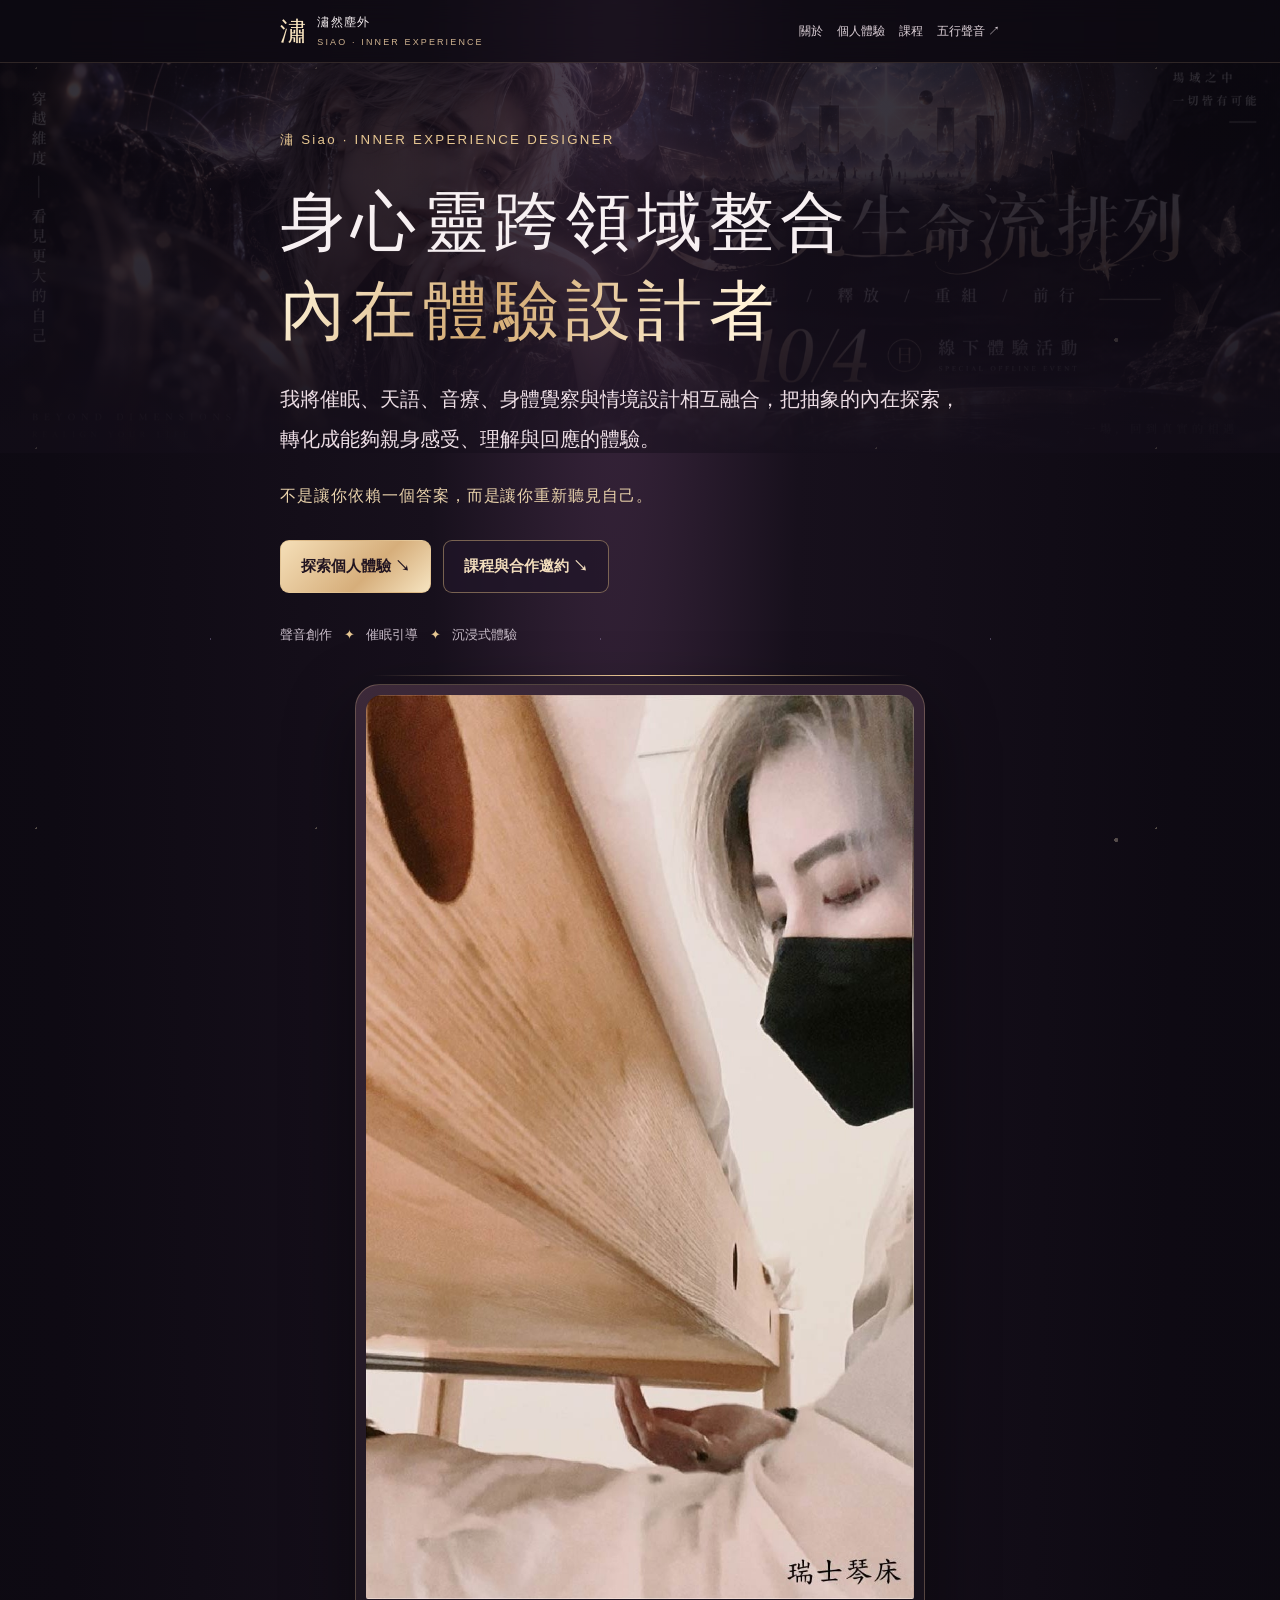
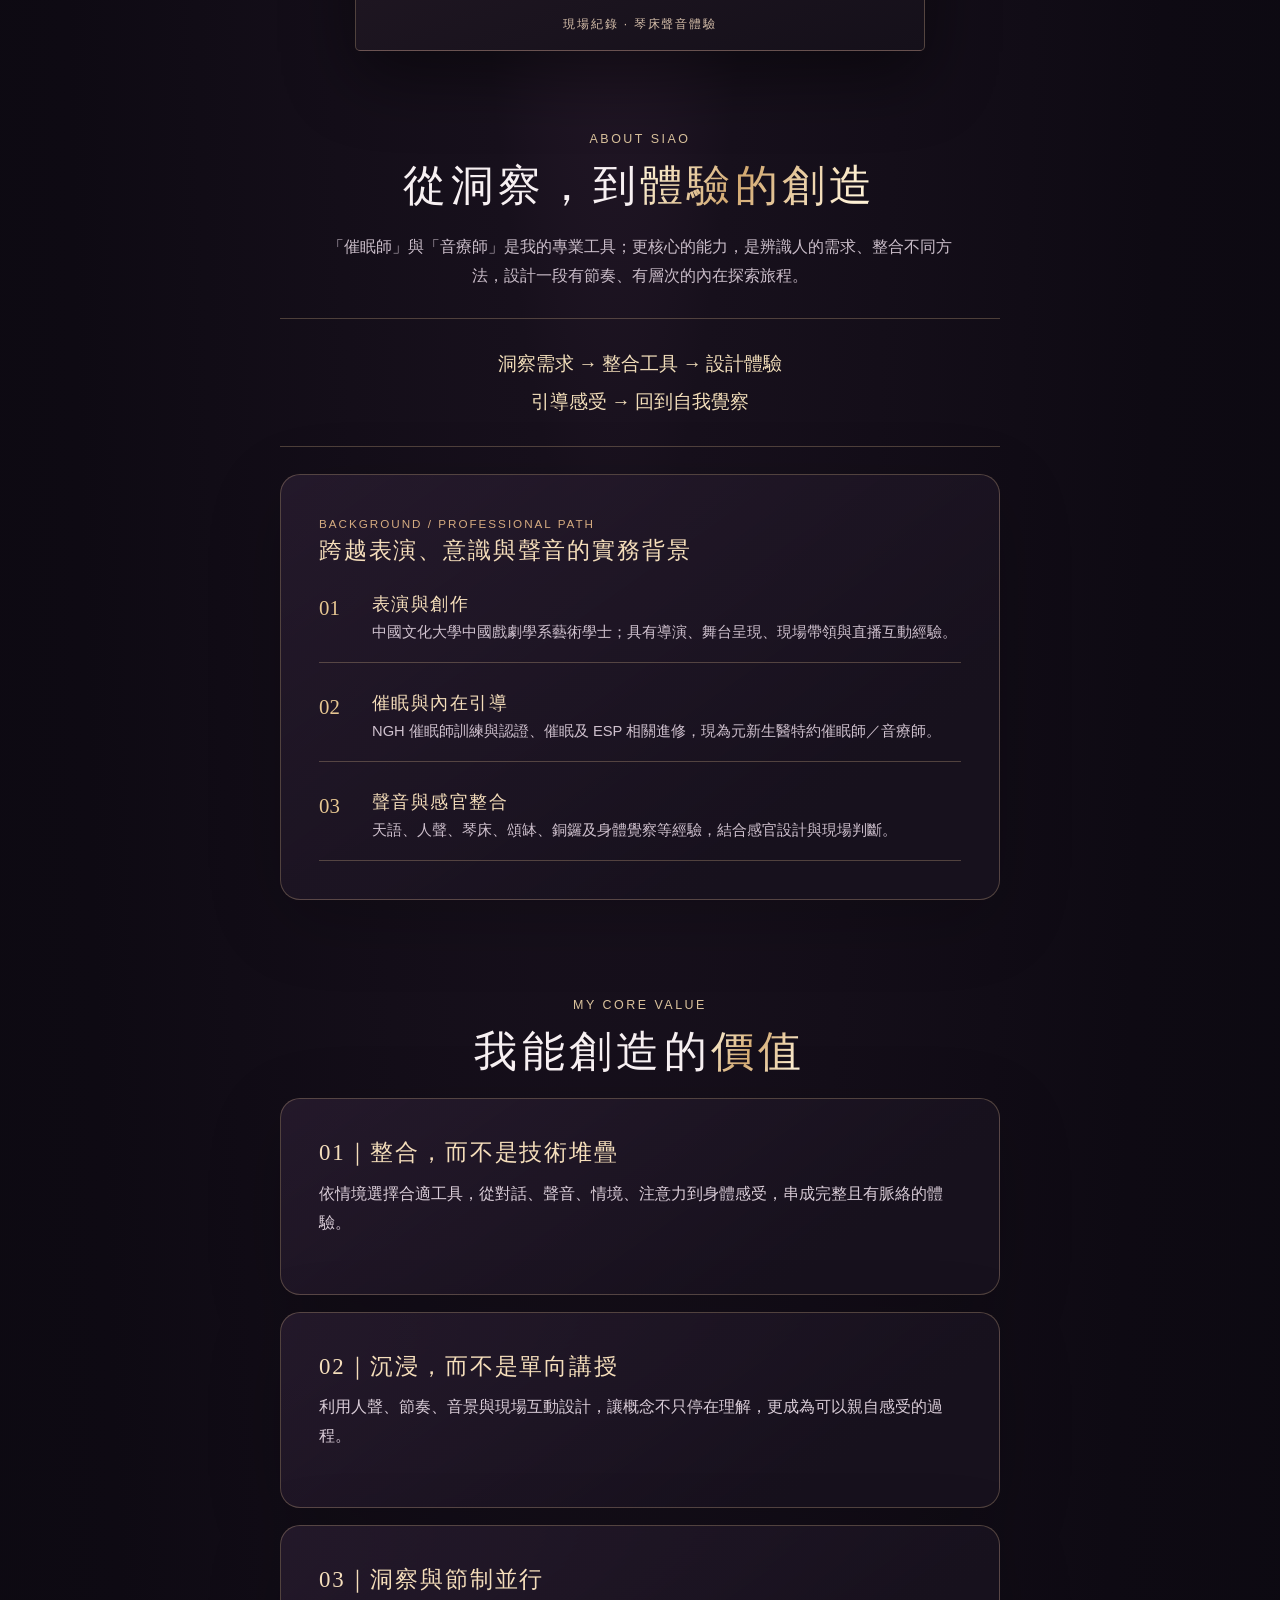
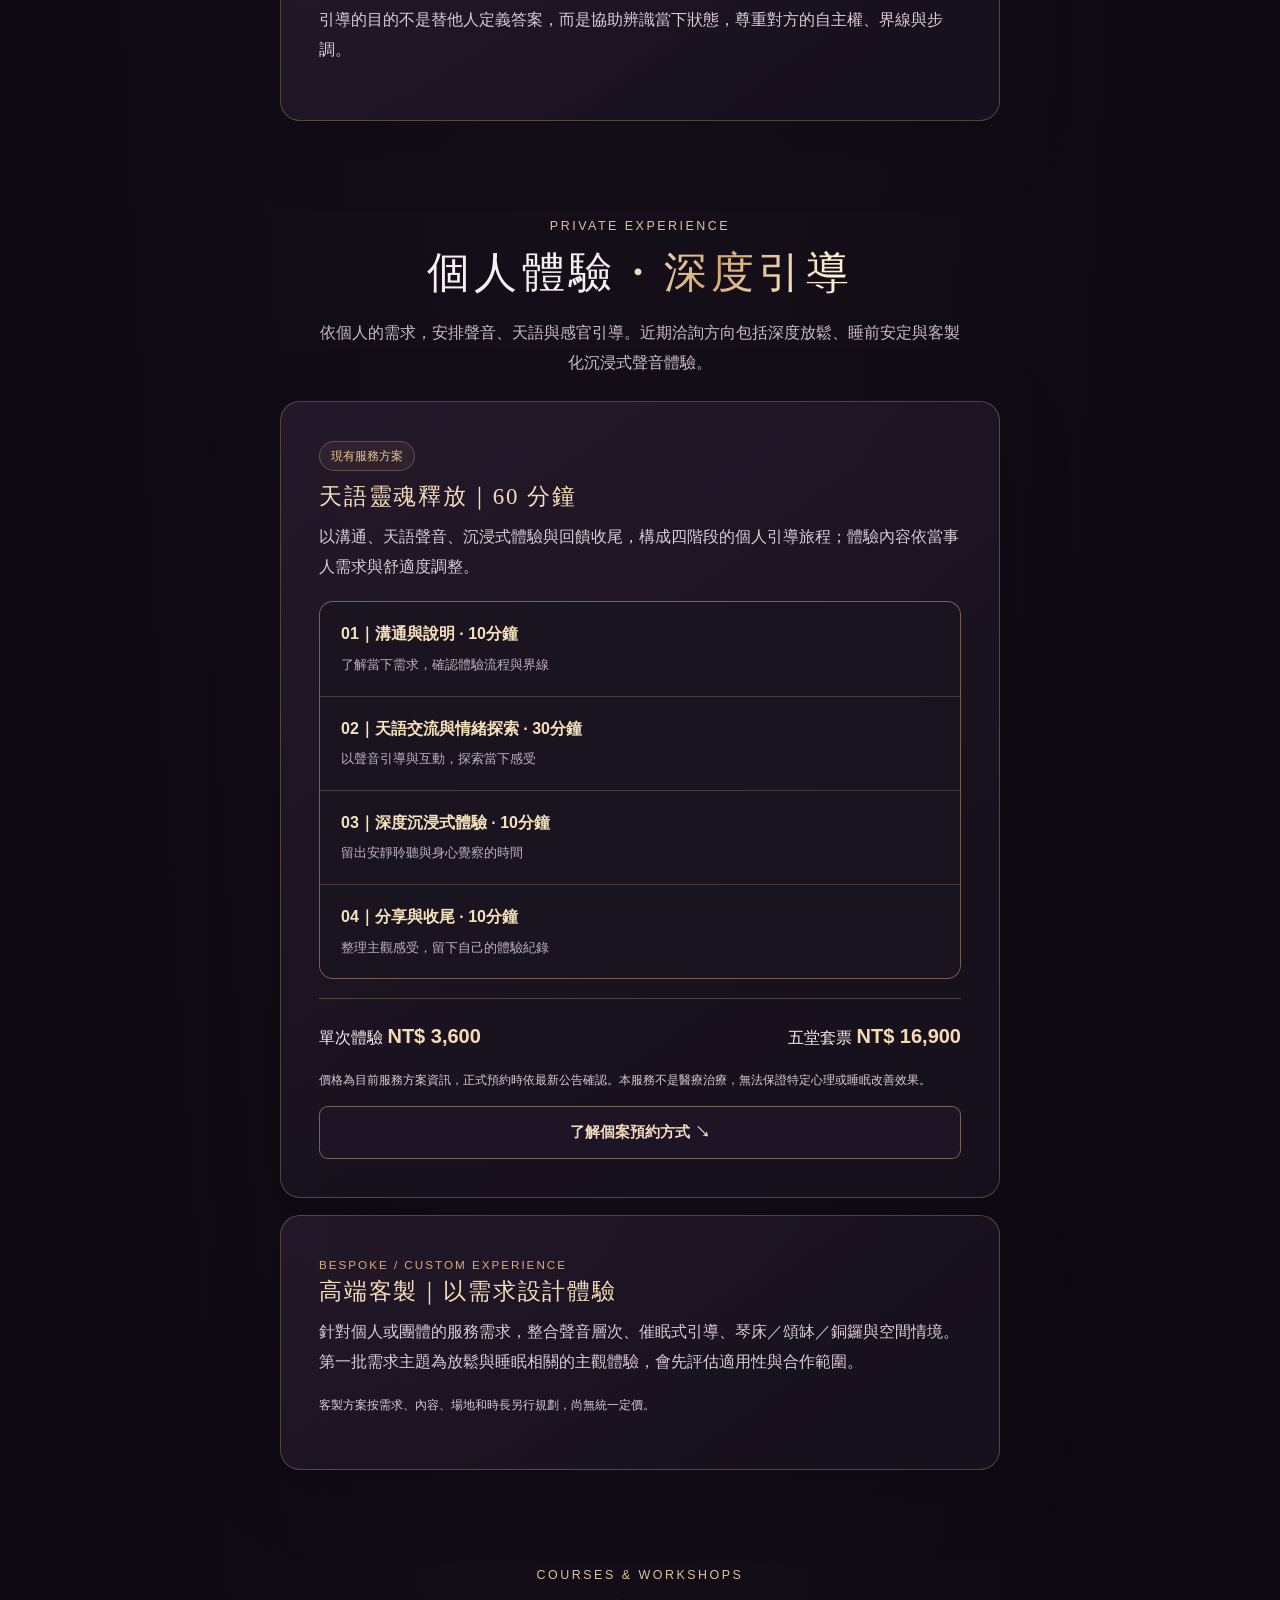
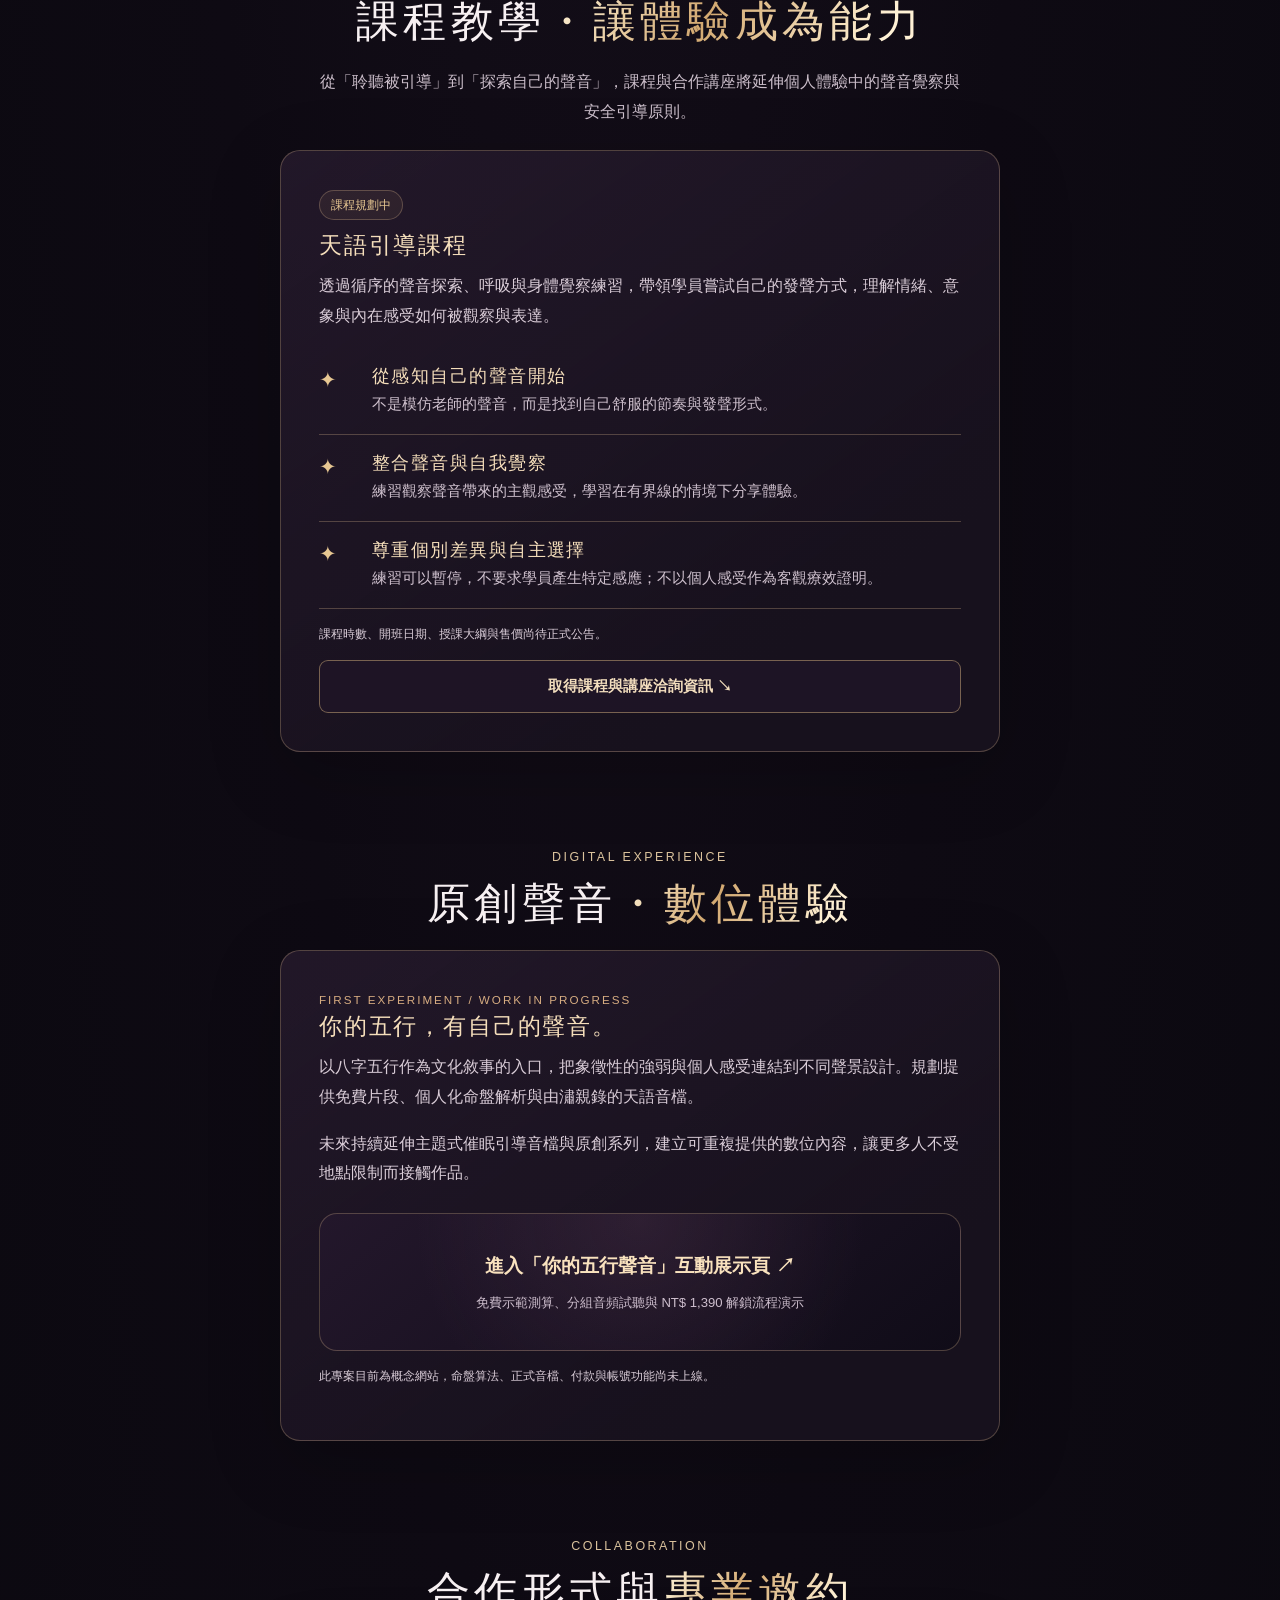
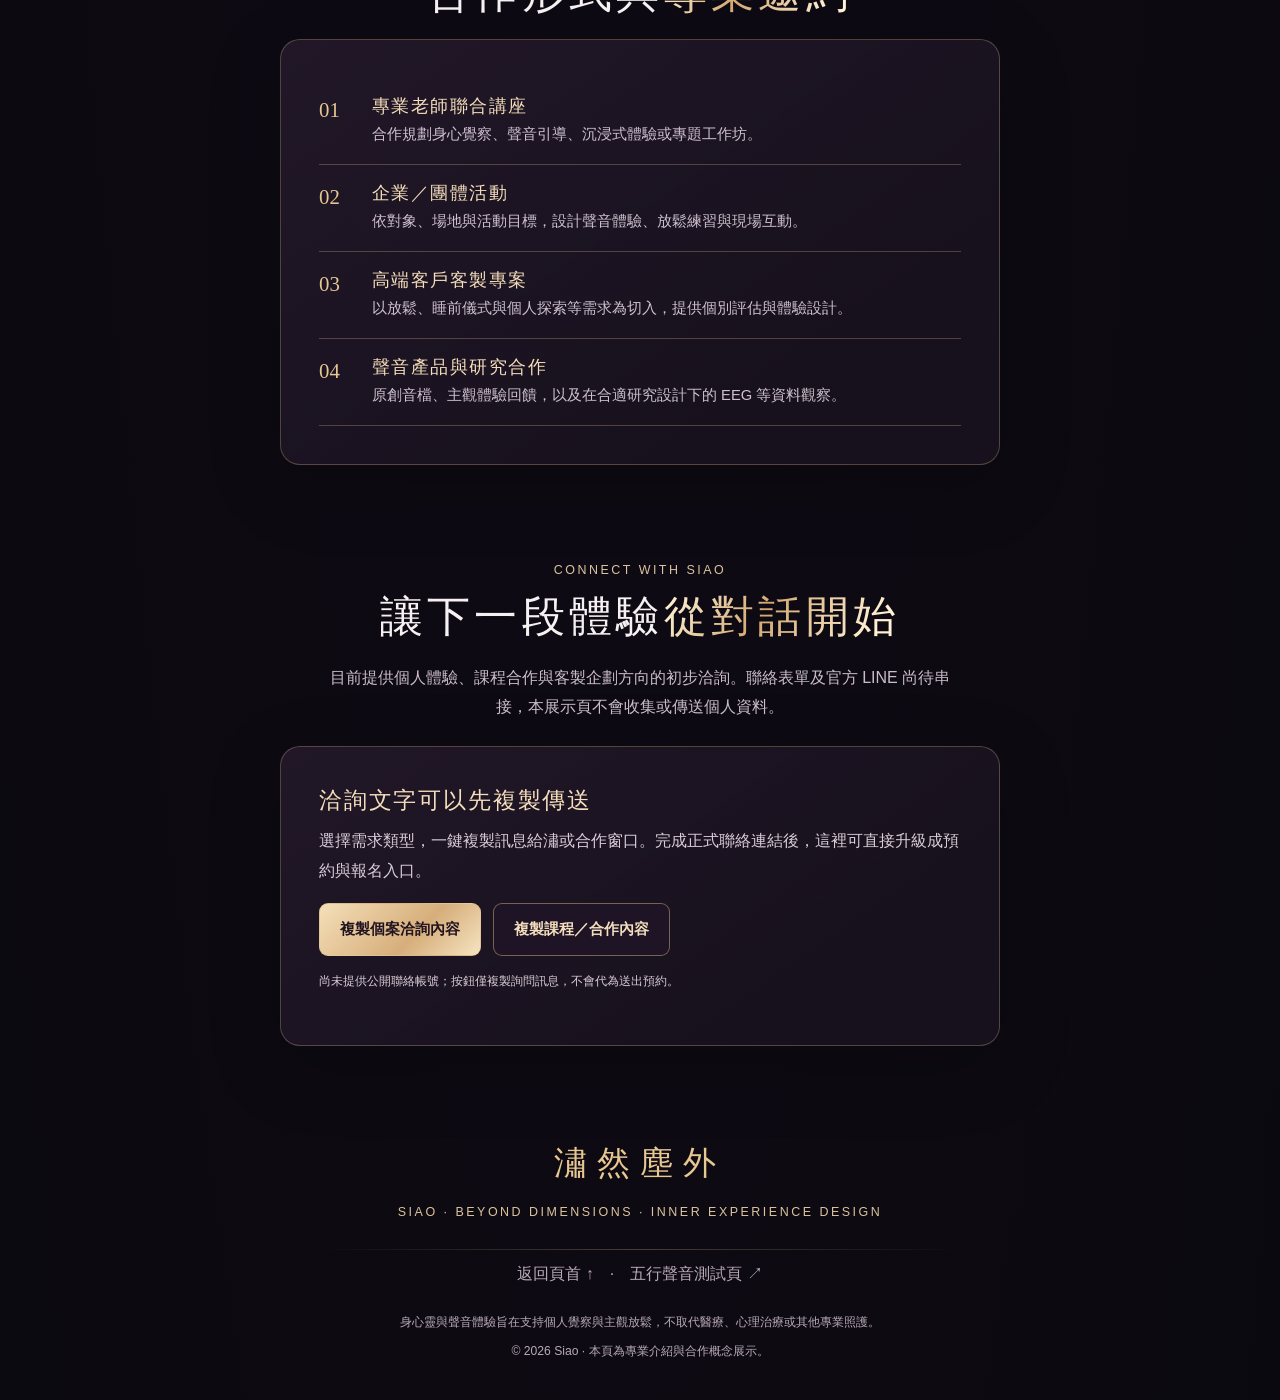
==== index.html @ ebfa6574 "Add files via upload" ====
<!doctype html>
<html lang="zh-Hant"><head>
<meta charset="utf-8"><meta name="viewport" content="width=device-width, initial-scale=1, viewport-fit=cover">
<meta name="theme-color" content="#100b16"><meta name="description" content="潚 Siao｜身心靈跨領域整合・內在體驗設計者。催眠、天語、聲音藝術與沉浸式體驗，個人服務、天語引導課程及專業合作。">
<title>潚 Siao｜內在體驗設計者・潚然塵外</title>
<style>
:root{--bg:#0d0a12;--panel:#1b1521;--gold:#e7c792;--gold2:#f7e3be;--pink:#e2b9d1;--white:#f7f0f2;--muted:#c6b8c6;--line:rgba(235,198,153,.27)}*{box-sizing:border-box}
html{scroll-behavior:smooth}body{margin:0;color:var(--white);background:radial-gradient(ellipse at 48% 0,#39253c 0,#17101c 20%,#0e0a13 60%,#0b0910 100%);font-family:-apple-system,BlinkMacSystemFont,"PingFang TC","Noto Sans TC","Microsoft JhengHei",sans-serif;line-height:1.85;overflow-x:hidden}
body:before{content:"";position:fixed;inset:0;pointer-events:none;opacity:.30;background-image:radial-gradient(1px 1px at 13% 18%,#efdfb9 95%,transparent),radial-gradient(1px 1px at 54% 42%,#c6b4e9 95%,transparent),radial-gradient(2px 2px at 83% 68%,#f4e4c9 95%,transparent);background-size:280px 380px,390px 450px,610px 500px;z-index:0}
body>*{position:relative;z-index:1}h1,h2,h3,.serif{font-family:"Noto Serif TC","Songti TC","STSong",serif;line-height:1.37;font-weight:500}p{margin:.55em 0 1.1em}a{color:inherit;text-decoration:none}button{font:inherit;cursor:pointer}a:focus-visible,button:focus-visible{outline:2px solid var(--gold);outline-offset:4px}.wrap{width:min(720px,calc(100% - 36px));margin:auto}.mini{font-size:.78rem;letter-spacing:.20em;color:#dbc39d}.kicker{font-size:.83rem;color:var(--gold);letter-spacing:.17em}.muted{color:var(--muted)}.gold{background:linear-gradient(120deg,#fff5db 0%,#d3a971 42%,#fff1d5 88%);color:transparent;background-clip:text}.line{height:1px;background:linear-gradient(90deg,transparent,var(--line),transparent);margin:25px auto 0;max-width:660px}.mark{font-family:"Noto Serif TC",serif;font-size:1.65rem;color:var(--gold2)}
header{border-bottom:1px solid rgba(244,206,162,.15);background:#0d0a12a8;backdrop-filter:blur(12px);position:sticky;top:0;z-index:20}.nav{display:flex;justify-content:space-between;align-items:center;gap:12px;min-height:62px}.nav-brand{display:flex;gap:10px;align-items:center;font-size:.77rem;letter-spacing:.11em}.nav-brand small{display:block;font-size:.56rem;letter-spacing:.24em;color:#cfb390}.nav-links{display:flex;gap:14px;font-size:.76rem;color:#ddd1d8}.nav-links a:hover{color:var(--gold)}
.hero{padding:65px 0 0;position:relative}.hero:before{content:"";position:absolute;inset:0 0 auto;height:390px;background:linear-gradient(180deg,#0b0812a8 15%,#130d1ac9 70%,#150f1b 100%),url("assets/siao-cosmic-banner.png") center / cover;opacity:.50;z-index:-1}.hero h1{font-size:clamp(2.4rem,7vw,4.05rem);letter-spacing:.10em;margin:.4em 0 .35em}.hero .lead{font-size:clamp(1.05rem,2.7vw,1.25rem);color:#eddee5;line-height:2;max-width:690px}.hero .one-liner{font-size:1rem;color:#ead3ac;letter-spacing:.06em}.actions{display:flex;gap:12px;flex-wrap:wrap;margin:30px 0}.button{display:inline-flex;justify-content:center;align-items:center;gap:8px;border:1px solid #d8b6817c;min-height:48px;padding:12px 20px;border-radius:9px;font-size:.92rem;font-weight:650;transition:transform .2s,background .2s}.button:hover{transform:translateY(-2px)}.button.primary{color:#211420;background:linear-gradient(135deg,#f5dfb8,#d6ae7b 60%,#f6e4c1)}.button.ghost{background:#201628bf;color:#f2ddbd}.button.wide{width:100%}.tagline{display:flex;gap:12px;flex-wrap:wrap;color:#c9bdc9;font-size:.83rem;margin:10px 0 22px}.tagline span+span:before{content:"✦";margin-right:11px;color:var(--gold)}
.photo-frame{width:min(100%,570px);margin:36px auto 0;padding:10px;background:linear-gradient(160deg,#3c2939,#15101a);border:1px solid var(--line);border-radius:24px 24px 5px 5px;box-shadow:0 25px 70px #0007;position:relative}.photo-frame:before{content:"";position:absolute;inset:-10px 16px auto;height:1px;background:linear-gradient(90deg,transparent,#efcb95,transparent)}.portrait{display:block;width:100%;height:auto;aspect-ratio:788/1300;object-fit:contain;border-radius:16px 16px 2px 2px;background:#2a1c28}.photo-caption{color:#d6bfaa;font-size:.75rem;text-align:center;letter-spacing:.15em;margin:14px 4px 5px}
section{padding:77px 0 0;scroll-margin-top:68px}.section-title{text-align:center}.section-title h2{font-size:clamp(1.95rem,5vw,2.7rem);margin:5px 0 16px;letter-spacing:.10em}.section-sub{color:#cabdc9;max-width:640px;margin:0 auto 24px}.panel{background:linear-gradient(145deg,#34243c85,#17111d 78%);border:1px solid var(--line);border-radius:20px;padding:clamp(22px,5vw,38px);box-shadow:0 20px 75px #0003;margin:17px 0}.panel h3{font-size:1.43rem;letter-spacing:.08em;margin:0 0 10px;color:#f5debb}.panel p{color:#dacdd8}.panel .ey{color:#d6ac81;font-size:.73rem;letter-spacing:.17em}.panel .metric{color:#fff0cf;font-size:1.35rem;font-family:serif}
.quote{text-align:center;border-top:1px solid var(--line);border-bottom:1px solid var(--line);margin:27px 0;padding:26px 14px;font-family:"Noto Serif TC",serif;font-size:1.18rem;line-height:2;color:#f2deba}.gridline{display:grid;grid-template-columns:1fr;gap:12px}.rowitem{display:flex;align-items:flex-start;gap:14px;padding:16px 0;border-bottom:1px solid var(--line)}.num{color:var(--gold);font-family:serif;font-size:1.3rem;line-height:1.5;min-width:39px}.rowitem h3{font-size:1.13rem;margin:0 0 2px}.rowitem p{color:#cfc1ce;font-size:.92rem;margin:0}
.steps{display:grid;gap:1px;background:#b88d6750;border:1px solid var(--line);border-radius:14px;overflow:hidden;margin-top:20px}.step{background:#1a1421;padding:17px 21px}.step strong{display:block;color:#f5e1bc}.step span{color:#bfb1c0;font-size:.83rem}.pricebox{border-top:1px solid var(--line);margin-top:19px;padding-top:19px;display:flex;gap:16px;justify-content:space-between;align-items:end;flex-wrap:wrap}.pricebox b{font-weight:600;font-size:1.25rem;color:#f7dbb2}.badge{display:inline-block;padding:3px 11px;border:1px solid var(--line);border-radius:100px;color:var(--gold);background:#c9a16c15;font-size:.73rem}.crosslink{display:block;text-align:center;padding:35px 20px;margin:25px auto 0;border:1px solid var(--line);border-radius:18px;background:radial-gradient(circle at 50% 5%,#6a45613c,transparent 65%),linear-gradient(140deg,#23172b,#100c18);font-size:1.18rem;color:#f9e2be}.crosslink span{display:block;font-size:.82rem;color:#cdbecd;margin-top:7px}.footer{padding:70px 0 35px;text-align:center;color:#b8aab8}.footer small{font-size:.76rem;line-height:1.8}.footer .brandmark{font-family:serif;color:var(--gold);font-size:2.05rem;letter-spacing:.3em}.toast{position:fixed;bottom:22px;left:50%;z-index:90;transform:translateX(-50%);border:1px solid #d8bc8b;background:#251b29;padding:12px 22px;border-radius:9px;box-shadow:0 10px 50px #0009;opacity:0;pointer-events:none;transition:opacity .2s;max-width:95%;text-align:center}.toast.show{opacity:1}.info-note{font-size:.78rem;color:#bfb2bb;margin-top:14px}
@media(max-width:480px){.wrap{width:min(720px,calc(100% - 30px))}.nav-brand small{font-size:.48rem}.nav-links{gap:10px;font-size:.7rem}.hero{padding-top:46px}.hero h1{font-size:2.45rem}.hero .lead{font-size:1.03rem}.actions{display:grid;grid-template-columns:1fr}.actions .button{width:100%}section{padding-top:65px}.panel{border-radius:16px}.pricebox{display:block}.pricebox b{display:block;margin-top:6px}}
@media(prefers-reduced-motion:reduce){html{scroll-behavior:auto}.button{transition:none}}
</style></head><body>
<header><div class="wrap nav"><a class="nav-brand" href="#top" aria-label="潚 Siao 品牌首頁"><span class="mark">潚</span><span>潚然塵外<small>SIAO · INNER EXPERIENCE</small></span></a><nav class="nav-links" aria-label="主要導覽"><a href="#about">關於</a><a href="#experience">個人體驗</a><a href="#teaching">課程</a><a href="five-elements/">五行聲音 ↗</a></nav></div></header>
<main id="top">
<section class="hero"><div class="wrap"><div class="kicker">潚 Siao · INNER EXPERIENCE DESIGNER</div><h1>身心靈跨領域整合<br><span class="gold">內在體驗設計者</span></h1><p class="lead">我將催眠、天語、音療、身體覺察與情境設計相互融合，把抽象的內在探索，轉化成能夠親身感受、理解與回應的體驗。</p><p class="one-liner">不是讓你依賴一個答案，而是讓你重新聽見自己。</p><div class="actions"><a class="button primary" href="#experience">探索個人體驗 ↘</a><a class="button ghost" href="#collaboration">課程與合作邀約 ↘</a></div><div class="tagline"><span>聲音創作</span><span>催眠引導</span><span>沉浸式體驗</span></div><figure class="photo-frame"><img class="portrait" src="assets/siao-harp-portrait.jpg" width="788" height="1300" alt="潚在瑞士琴床旁進行聲音與身體覺察體驗的工作紀錄照片，保留原始比例" loading="eager"><figcaption class="photo-caption">現場紀錄 · 琴床聲音體驗</figcaption></figure></div></section>
<section id="about"><div class="wrap"><div class="section-title"><div class="mini">ABOUT SIAO</div><h2>從洞察，到<span class="gold">體驗的創造</span></h2><p class="section-sub">「催眠師」與「音療師」是我的專業工具；更核心的能力，是辨識人的需求、整合不同方法，設計一段有節奏、有層次的內在探索旅程。</p></div><div class="quote">洞察需求 → 整合工具 → 設計體驗<br>引導感受 → 回到自我覺察</div><div class="panel"><div class="ey">BACKGROUND / PROFESSIONAL PATH</div><h3>跨越表演、意識與聲音的實務背景</h3><div class="gridline"><div class="rowitem"><span class="num">01</span><div><h3>表演與創作</h3><p>中國文化大學中國戲劇學系藝術學士；具有導演、舞台呈現、現場帶領與直播互動經驗。</p></div></div><div class="rowitem"><span class="num">02</span><div><h3>催眠與內在引導</h3><p>NGH 催眠師訓練與認證、催眠及 ESP 相關進修，現為元新生醫特約催眠師／音療師。</p></div></div><div class="rowitem"><span class="num">03</span><div><h3>聲音與感官整合</h3><p>天語、人聲、琴床、頌缽、銅鑼及身體覺察等經驗，結合感官設計與現場判斷。</p></div></div></div></div></div></section>
<section id="value"><div class="wrap"><div class="section-title"><div class="mini">MY CORE VALUE</div><h2>我能創造的<span class="gold">價值</span></h2></div><div class="panel"><h3>01｜整合，而不是技術堆疊</h3><p>依情境選擇合適工具，從對話、聲音、情境、注意力到身體感受，串成完整且有脈絡的體驗。</p></div><div class="panel"><h3>02｜沉浸，而不是單向講授</h3><p>利用人聲、節奏、音景與現場互動設計，讓概念不只停在理解，更成為可以親自感受的過程。</p></div><div class="panel"><h3>03｜洞察與節制並行</h3><p>引導的目的不是替他人定義答案，而是協助辨識當下狀態，尊重對方的自主權、界線與步調。</p></div></div></section>
<section id="experience"><div class="wrap"><div class="section-title"><div class="mini">PRIVATE EXPERIENCE</div><h2>個人體驗<span class="gold">・深度引導</span></h2><p class="section-sub">依個人的需求，安排聲音、天語與感官引導。近期洽詢方向包括深度放鬆、睡前安定與客製化沉浸式聲音體驗。</p></div><div class="panel"><span class="badge">現有服務方案</span><h3 style="margin-top:10px">天語靈魂釋放｜60 分鐘</h3><p>以溝通、天語聲音、沉浸式體驗與回饋收尾，構成四階段的個人引導旅程；體驗內容依當事人需求與舒適度調整。</p><div class="steps"><div class="step"><strong>01｜溝通與說明 · 10分鐘</strong><span>了解當下需求，確認體驗流程與界線</span></div><div class="step"><strong>02｜天語交流與情緒探索 · 30分鐘</strong><span>以聲音引導與互動，探索當下感受</span></div><div class="step"><strong>03｜深度沉浸式體驗 · 10分鐘</strong><span>留出安靜聆聽與身心覺察的時間</span></div><div class="step"><strong>04｜分享與收尾 · 10分鐘</strong><span>整理主觀感受，留下自己的體驗紀錄</span></div></div><div class="pricebox"><div>單次體驗 <b>NT$ 3,600</b></div><div>五堂套票 <b>NT$ 16,900</b></div></div><p class="info-note">價格為目前服務方案資訊，正式預約時依最新公告確認。本服務不是醫療治療，無法保證特定心理或睡眠改善效果。</p><a class="button ghost wide" href="#contact">了解個案預約方式 ↘</a></div><div class="panel"><div class="ey">BESPOKE / CUSTOM EXPERIENCE</div><h3>高端客製｜以需求設計體驗</h3><p>針對個人或團體的服務需求，整合聲音層次、催眠式引導、琴床／頌缽／銅鑼與空間情境。第一批需求主題為放鬆與睡眠相關的主觀體驗，會先評估適用性與合作範圍。</p><p class="info-note">客製方案按需求、內容、場地和時長另行規劃，尚無統一定價。</p></div></div></section>
<section id="teaching"><div class="wrap"><div class="section-title"><div class="mini">COURSES & WORKSHOPS</div><h2>課程教學<span class="gold">・讓體驗成為能力</span></h2><p class="section-sub">從「聆聽被引導」到「探索自己的聲音」，課程與合作講座將延伸個人體驗中的聲音覺察與安全引導原則。</p></div><div class="panel"><span class="badge">課程規劃中</span><h3 style="margin-top:10px">天語引導課程</h3><p>透過循序的聲音探索、呼吸與身體覺察練習，帶領學員嘗試自己的發聲方式，理解情緒、意象與內在感受如何被觀察與表達。</p><div class="rowitem"><span class="num">✦</span><div><h3>從感知自己的聲音開始</h3><p>不是模仿老師的聲音，而是找到自己舒服的節奏與發聲形式。</p></div></div><div class="rowitem"><span class="num">✦</span><div><h3>整合聲音與自我覺察</h3><p>練習觀察聲音帶來的主觀感受，學習在有界線的情境下分享體驗。</p></div></div><div class="rowitem"><span class="num">✦</span><div><h3>尊重個別差異與自主選擇</h3><p>練習可以暫停，不要求學員產生特定感應；不以個人感受作為客觀療效證明。</p></div></div><p class="info-note">課程時數、開班日期、授課大綱與售價尚待正式公告。</p><a class="button ghost wide" href="#contact">取得課程與講座洽詢資訊 ↘</a></div></div></section>
<section id="products"><div class="wrap"><div class="section-title"><div class="mini">DIGITAL EXPERIENCE</div><h2>原創聲音<span class="gold">・數位體驗</span></h2></div><div class="panel"><div class="ey">FIRST EXPERIMENT / WORK IN PROGRESS</div><h3>你的五行，有自己的聲音。</h3><p>以八字五行作為文化敘事的入口，把象徵性的強弱與個人感受連結到不同聲景設計。規劃提供免費片段、個人化命盤解析與由潚親錄的天語音檔。</p><p>未來持續延伸主題式催眠引導音檔與原創系列，建立可重複提供的數位內容，讓更多人不受地點限制而接觸作品。</p><a class="crosslink" href="five-elements/"><strong>進入「你的五行聲音」互動展示頁 ↗</strong><span>免費示範測算、分組音頻試聽與 NT$ 1,390 解鎖流程演示</span></a><p class="info-note">此專案目前為概念網站，命盤算法、正式音檔、付款與帳號功能尚未上線。</p></div></div></section>
<section id="collaboration"><div class="wrap"><div class="section-title"><div class="mini">COLLABORATION</div><h2>合作形式與<span class="gold">專業邀約</span></h2></div><div class="panel"><div class="rowitem"><span class="num">01</span><div><h3>專業老師聯合講座</h3><p>合作規劃身心覺察、聲音引導、沉浸式體驗或專題工作坊。</p></div></div><div class="rowitem"><span class="num">02</span><div><h3>企業／團體活動</h3><p>依對象、場地與活動目標，設計聲音體驗、放鬆練習與現場互動。</p></div></div><div class="rowitem"><span class="num">03</span><div><h3>高端客戶客製專案</h3><p>以放鬆、睡前儀式與個人探索等需求為切入，提供個別評估與體驗設計。</p></div></div><div class="rowitem"><span class="num">04</span><div><h3>聲音產品與研究合作</h3><p>原創音檔、主觀體驗回饋，以及在合適研究設計下的 EEG 等資料觀察。</p></div></div></div></div></section>
<section id="contact"><div class="wrap"><div class="section-title"><div class="mini">CONNECT WITH SIAO</div><h2>讓下一段體驗<span class="gold">從對話開始</span></h2><p class="section-sub">目前提供個人體驗、課程合作與客製企劃方向的初步洽詢。聯絡表單及官方 LINE 尚待串接，本展示頁不會收集或傳送個人資料。</p></div><div class="panel"><h3>洽詢文字可以先複製傳送</h3><p>選擇需求類型，一鍵複製訊息給潚或合作窗口。完成正式聯絡連結後，這裡可直接升級成預約與報名入口。</p><div class="actions" style="margin:18px 0 3px"><button class="button primary" data-copy="private" type="button">複製個案洽詢內容</button><button class="button ghost" data-copy="course" type="button">複製課程／合作內容</button></div><p class="info-note">尚未提供公開聯絡帳號；按鈕僅複製詢問訊息，不會代為送出預約。</p></div></div></section>
</main><footer class="footer"><div class="wrap"><div class="brandmark">潚然塵外</div><p class="mini">SIAO · BEYOND DIMENSIONS · INNER EXPERIENCE DESIGN</p><div class="line"></div><p><a href="#top">返回頁首 ↑</a>　·　<a href="five-elements/">五行聲音測試頁 ↗</a></p><small>身心靈與聲音體驗旨在支持個人覺察與主觀放鬆，不取代醫療、心理治療或其他專業照護。<br>© 2026 Siao · 本頁為專業介紹與合作概念展示。</small></div></footer>
<div id="toast" class="toast" role="status" aria-live="polite"></div>
<script>
const texts={private:'您好，我想了解潚 Siao 的個人體驗／高端客製服務。我的需求主題是：＿＿＿；希望了解可提供的服務形式、適用性、費用與預約方式，謝謝。',course:'您好，我想洽詢潚 Siao 的天語引導課程／講座或專業合作。我們的合作對象與預計主題：＿＿＿；希望了解可合作的內容與安排，謝謝。'};
let tid;const toast=s=>{const t=document.querySelector('#toast');t.textContent=s;t.classList.add('show');clearTimeout(tid);tid=setTimeout(()=>t.classList.remove('show'),3200)};
async function copyMessage(v){let msg=texts[v];try{if(navigator.clipboard?.writeText){await navigator.clipboard.writeText(msg);toast('已複製洽詢文字，可貼到 LINE 或訊息中');return}}catch(e){}let a=document.createElement('textarea');a.value=msg;document.body.appendChild(a);a.select();let ok=document.execCommand('copy');a.remove();toast(ok?'已複製洽詢文字':'請選取訊息並手動複製');}
document.querySelectorAll('[data-copy]').forEach(b=>b.addEventListener('click',()=>copyMessage(b.dataset.copy)));
</script></body></html>
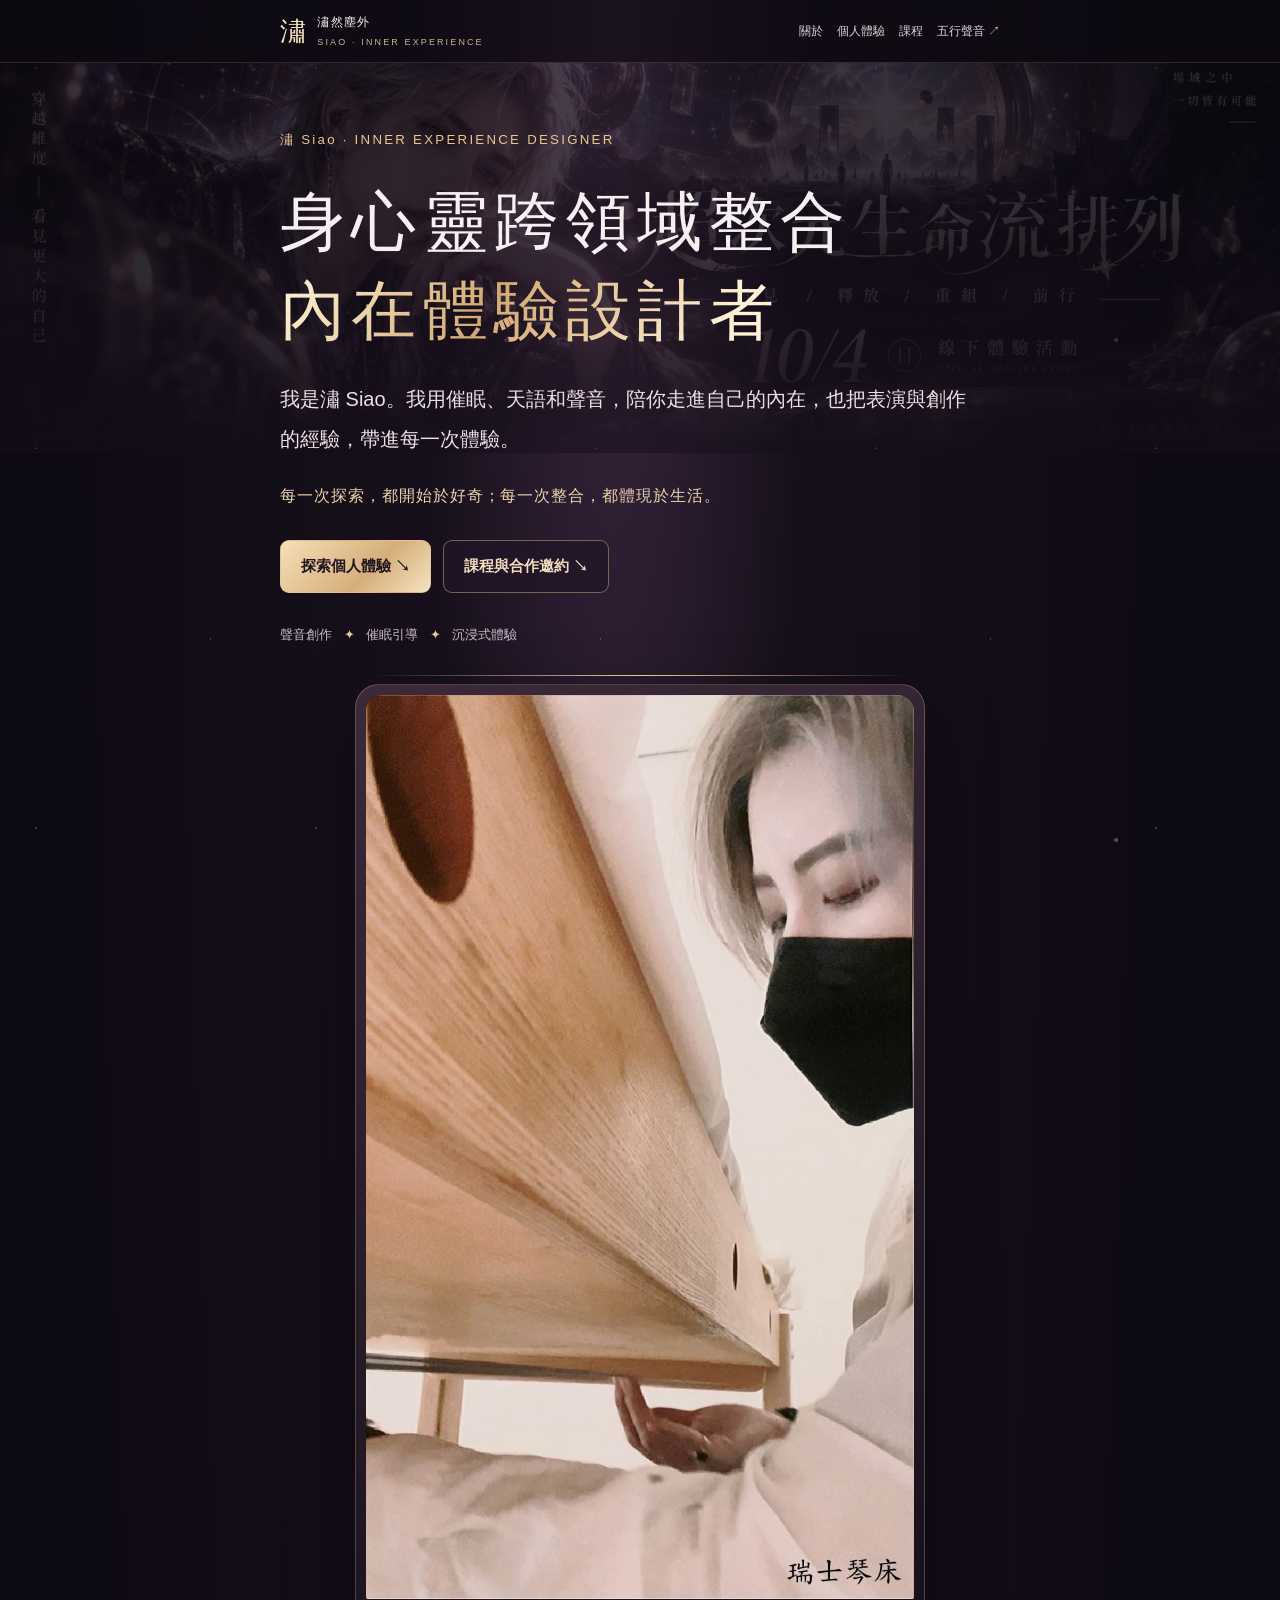
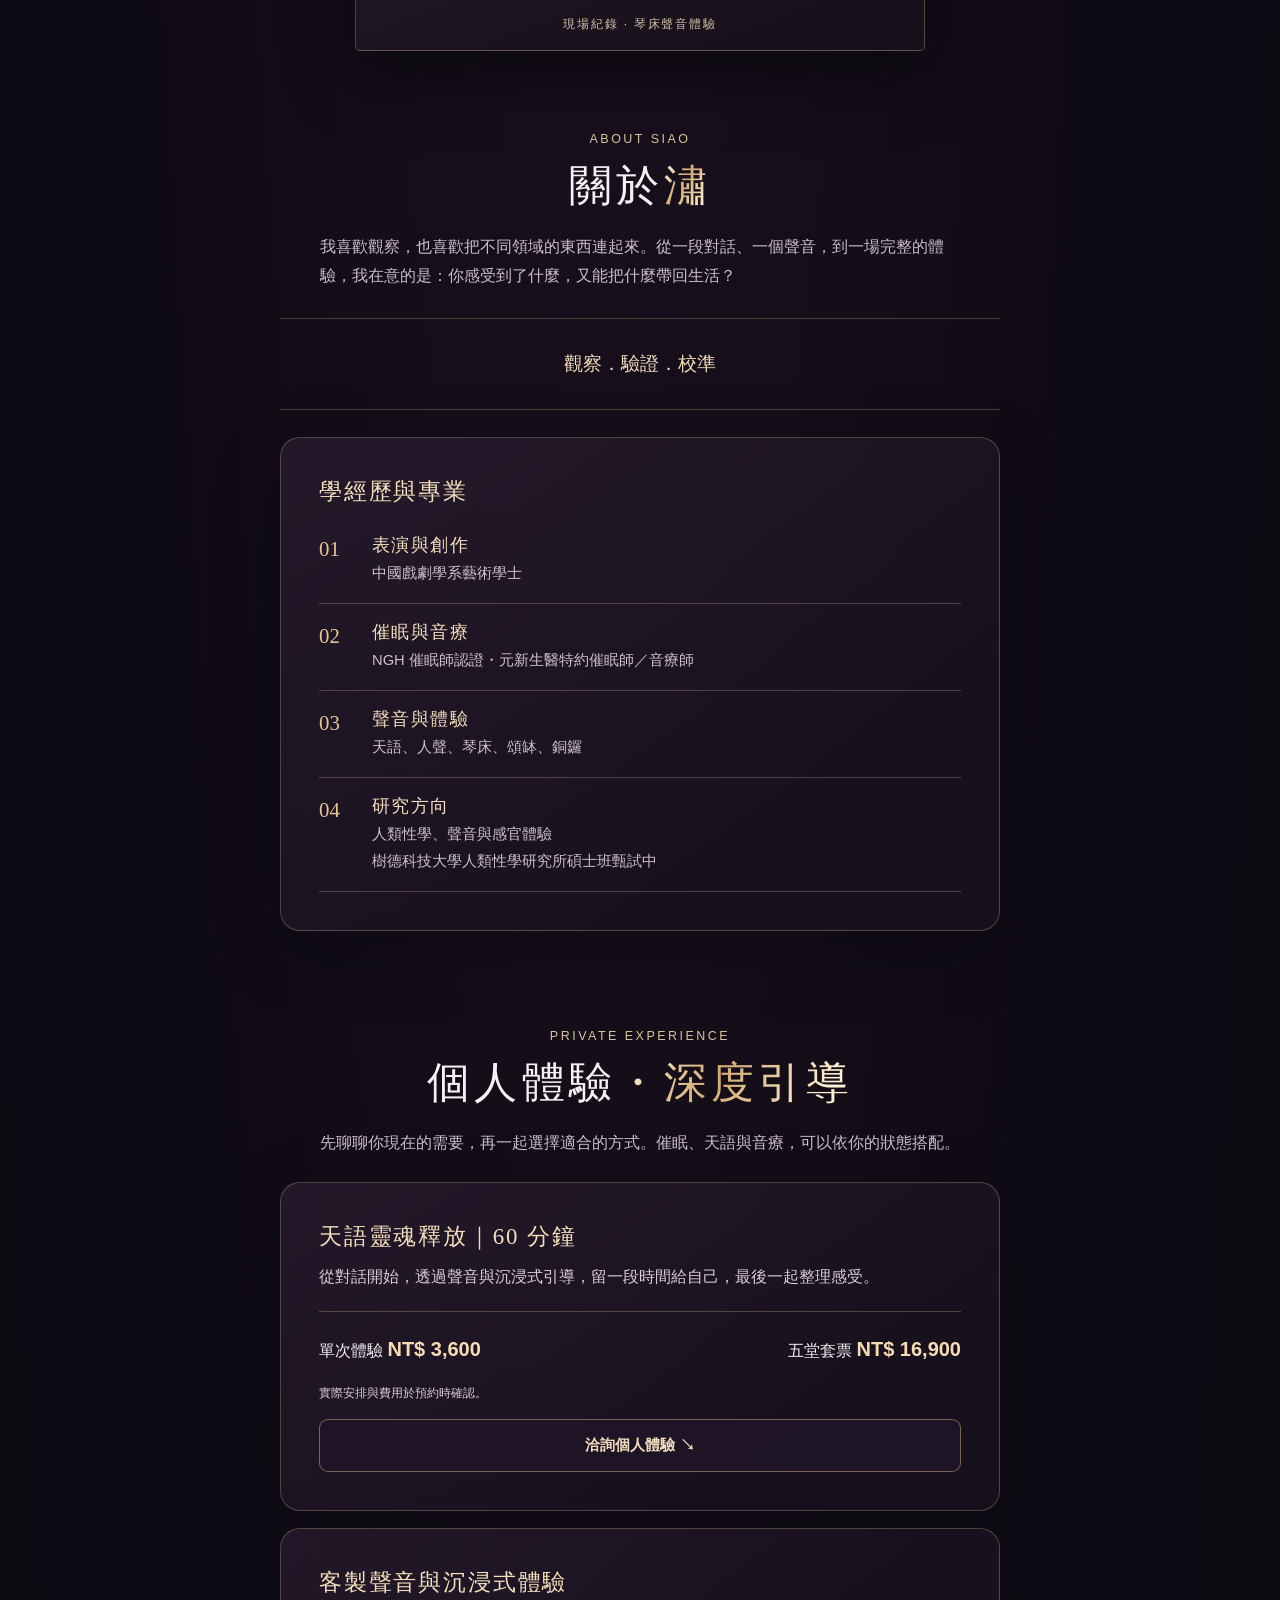
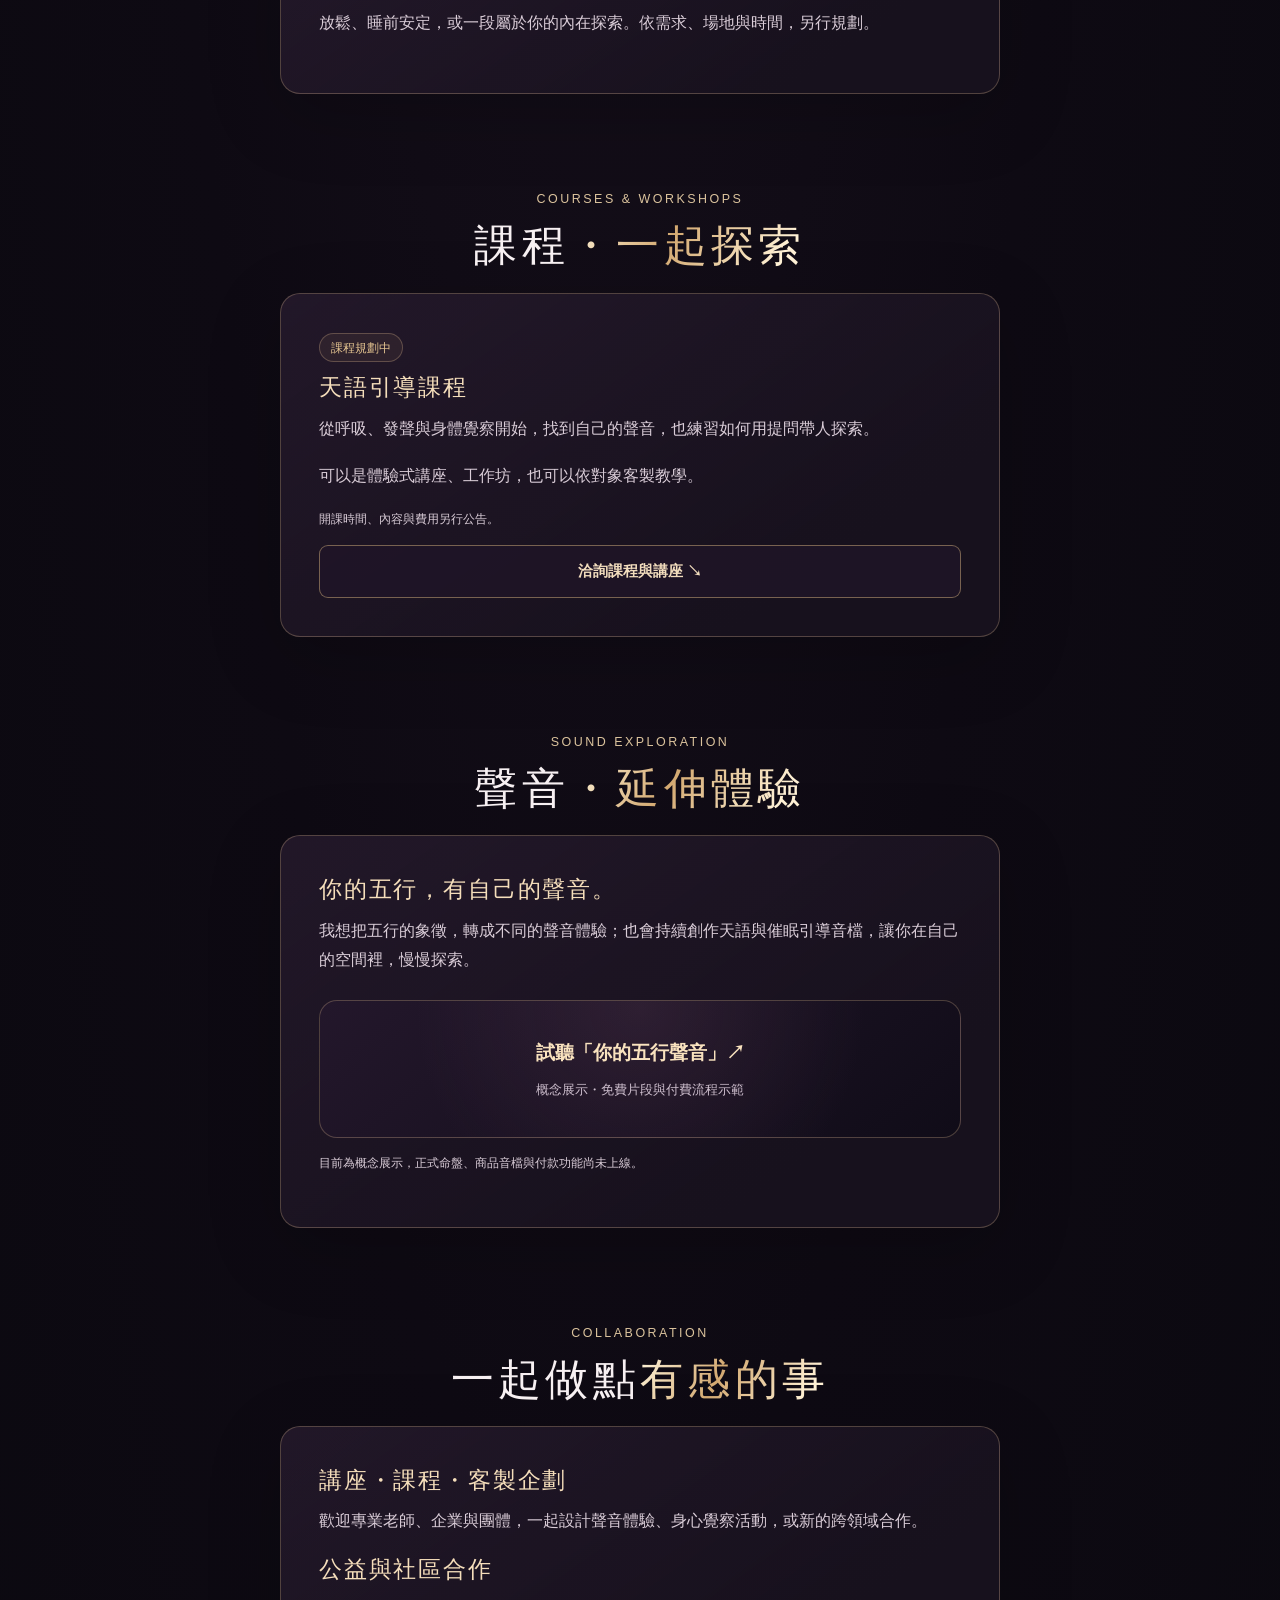
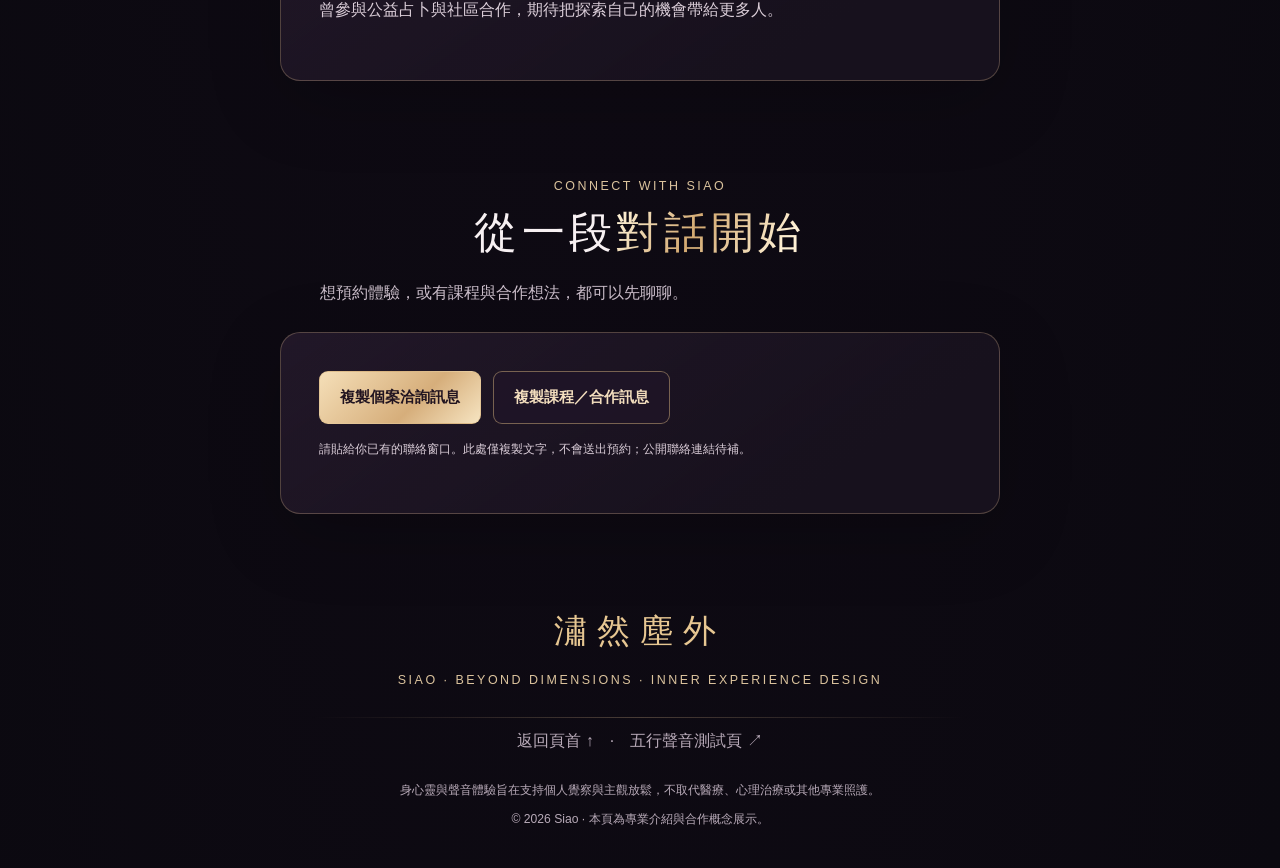
==== commit 9f0f501f: "精簡潚 Siao 個人介紹、調整學經歷與合作文案" ====
--- a/index.html
+++ b/index.html
@@ -19,14 +19,14 @@
 </style></head><body>
 <header><div class="wrap nav"><a class="nav-brand" href="#top" aria-label="潚 Siao 品牌首頁"><span class="mark">潚</span><span>潚然塵外<small>SIAO · INNER EXPERIENCE</small></span></a><nav class="nav-links" aria-label="主要導覽"><a href="#about">關於</a><a href="#experience">個人體驗</a><a href="#teaching">課程</a><a href="five-elements/">五行聲音 ↗</a></nav></div></header>
 <main id="top">
-<section class="hero"><div class="wrap"><div class="kicker">潚 Siao · INNER EXPERIENCE DESIGNER</div><h1>身心靈跨領域整合<br><span class="gold">內在體驗設計者</span></h1><p class="lead">我將催眠、天語、音療、身體覺察與情境設計相互融合，把抽象的內在探索，轉化成能夠親身感受、理解與回應的體驗。</p><p class="one-liner">不是讓你依賴一個答案，而是讓你重新聽見自己。</p><div class="actions"><a class="button primary" href="#experience">探索個人體驗 ↘</a><a class="button ghost" href="#collaboration">課程與合作邀約 ↘</a></div><div class="tagline"><span>聲音創作</span><span>催眠引導</span><span>沉浸式體驗</span></div><figure class="photo-frame"><img class="portrait" src="assets/siao-harp-portrait.jpg" width="788" height="1300" alt="潚在瑞士琴床旁進行聲音與身體覺察體驗的工作紀錄照片，保留原始比例" loading="eager"><figcaption class="photo-caption">現場紀錄 · 琴床聲音體驗</figcaption></figure></div></section>
-<section id="about"><div class="wrap"><div class="section-title"><div class="mini">ABOUT SIAO</div><h2>從洞察，到<span class="gold">體驗的創造</span></h2><p class="section-sub">「催眠師」與「音療師」是我的專業工具；更核心的能力，是辨識人的需求、整合不同方法，設計一段有節奏、有層次的內在探索旅程。</p></div><div class="quote">洞察需求 → 整合工具 → 設計體驗<br>引導感受 → 回到自我覺察</div><div class="panel"><div class="ey">BACKGROUND / PROFESSIONAL PATH</div><h3>跨越表演、意識與聲音的實務背景</h3><div class="gridline"><div class="rowitem"><span class="num">01</span><div><h3>表演與創作</h3><p>中國文化大學中國戲劇學系藝術學士；具有導演、舞台呈現、現場帶領與直播互動經驗。</p></div></div><div class="rowitem"><span class="num">02</span><div><h3>催眠與內在引導</h3><p>NGH 催眠師訓練與認證、催眠及 ESP 相關進修，現為元新生醫特約催眠師／音療師。</p></div></div><div class="rowitem"><span class="num">03</span><div><h3>聲音與感官整合</h3><p>天語、人聲、琴床、頌缽、銅鑼及身體覺察等經驗，結合感官設計與現場判斷。</p></div></div></div></div></div></section>
-<section id="value"><div class="wrap"><div class="section-title"><div class="mini">MY CORE VALUE</div><h2>我能創造的<span class="gold">價值</span></h2></div><div class="panel"><h3>01｜整合，而不是技術堆疊</h3><p>依情境選擇合適工具，從對話、聲音、情境、注意力到身體感受，串成完整且有脈絡的體驗。</p></div><div class="panel"><h3>02｜沉浸，而不是單向講授</h3><p>利用人聲、節奏、音景與現場互動設計，讓概念不只停在理解，更成為可以親自感受的過程。</p></div><div class="panel"><h3>03｜洞察與節制並行</h3><p>引導的目的不是替他人定義答案，而是協助辨識當下狀態，尊重對方的自主權、界線與步調。</p></div></div></section>
-<section id="experience"><div class="wrap"><div class="section-title"><div class="mini">PRIVATE EXPERIENCE</div><h2>個人體驗<span class="gold">・深度引導</span></h2><p class="section-sub">依個人的需求，安排聲音、天語與感官引導。近期洽詢方向包括深度放鬆、睡前安定與客製化沉浸式聲音體驗。</p></div><div class="panel"><span class="badge">現有服務方案</span><h3 style="margin-top:10px">天語靈魂釋放｜60 分鐘</h3><p>以溝通、天語聲音、沉浸式體驗與回饋收尾，構成四階段的個人引導旅程；體驗內容依當事人需求與舒適度調整。</p><div class="steps"><div class="step"><strong>01｜溝通與說明 · 10分鐘</strong><span>了解當下需求，確認體驗流程與界線</span></div><div class="step"><strong>02｜天語交流與情緒探索 · 30分鐘</strong><span>以聲音引導與互動，探索當下感受</span></div><div class="step"><strong>03｜深度沉浸式體驗 · 10分鐘</strong><span>留出安靜聆聽與身心覺察的時間</span></div><div class="step"><strong>04｜分享與收尾 · 10分鐘</strong><span>整理主觀感受，留下自己的體驗紀錄</span></div></div><div class="pricebox"><div>單次體驗 <b>NT$ 3,600</b></div><div>五堂套票 <b>NT$ 16,900</b></div></div><p class="info-note">價格為目前服務方案資訊，正式預約時依最新公告確認。本服務不是醫療治療，無法保證特定心理或睡眠改善效果。</p><a class="button ghost wide" href="#contact">了解個案預約方式 ↘</a></div><div class="panel"><div class="ey">BESPOKE / CUSTOM EXPERIENCE</div><h3>高端客製｜以需求設計體驗</h3><p>針對個人或團體的服務需求，整合聲音層次、催眠式引導、琴床／頌缽／銅鑼與空間情境。第一批需求主題為放鬆與睡眠相關的主觀體驗，會先評估適用性與合作範圍。</p><p class="info-note">客製方案按需求、內容、場地和時長另行規劃，尚無統一定價。</p></div></div></section>
-<section id="teaching"><div class="wrap"><div class="section-title"><div class="mini">COURSES & WORKSHOPS</div><h2>課程教學<span class="gold">・讓體驗成為能力</span></h2><p class="section-sub">從「聆聽被引導」到「探索自己的聲音」，課程與合作講座將延伸個人體驗中的聲音覺察與安全引導原則。</p></div><div class="panel"><span class="badge">課程規劃中</span><h3 style="margin-top:10px">天語引導課程</h3><p>透過循序的聲音探索、呼吸與身體覺察練習，帶領學員嘗試自己的發聲方式，理解情緒、意象與內在感受如何被觀察與表達。</p><div class="rowitem"><span class="num">✦</span><div><h3>從感知自己的聲音開始</h3><p>不是模仿老師的聲音，而是找到自己舒服的節奏與發聲形式。</p></div></div><div class="rowitem"><span class="num">✦</span><div><h3>整合聲音與自我覺察</h3><p>練習觀察聲音帶來的主觀感受，學習在有界線的情境下分享體驗。</p></div></div><div class="rowitem"><span class="num">✦</span><div><h3>尊重個別差異與自主選擇</h3><p>練習可以暫停，不要求學員產生特定感應；不以個人感受作為客觀療效證明。</p></div></div><p class="info-note">課程時數、開班日期、授課大綱與售價尚待正式公告。</p><a class="button ghost wide" href="#contact">取得課程與講座洽詢資訊 ↘</a></div></div></section>
-<section id="products"><div class="wrap"><div class="section-title"><div class="mini">DIGITAL EXPERIENCE</div><h2>原創聲音<span class="gold">・數位體驗</span></h2></div><div class="panel"><div class="ey">FIRST EXPERIMENT / WORK IN PROGRESS</div><h3>你的五行，有自己的聲音。</h3><p>以八字五行作為文化敘事的入口，把象徵性的強弱與個人感受連結到不同聲景設計。規劃提供免費片段、個人化命盤解析與由潚親錄的天語音檔。</p><p>未來持續延伸主題式催眠引導音檔與原創系列，建立可重複提供的數位內容，讓更多人不受地點限制而接觸作品。</p><a class="crosslink" href="five-elements/"><strong>進入「你的五行聲音」互動展示頁 ↗</strong><span>免費示範測算、分組音頻試聽與 NT$ 1,390 解鎖流程演示</span></a><p class="info-note">此專案目前為概念網站，命盤算法、正式音檔、付款與帳號功能尚未上線。</p></div></div></section>
-<section id="collaboration"><div class="wrap"><div class="section-title"><div class="mini">COLLABORATION</div><h2>合作形式與<span class="gold">專業邀約</span></h2></div><div class="panel"><div class="rowitem"><span class="num">01</span><div><h3>專業老師聯合講座</h3><p>合作規劃身心覺察、聲音引導、沉浸式體驗或專題工作坊。</p></div></div><div class="rowitem"><span class="num">02</span><div><h3>企業／團體活動</h3><p>依對象、場地與活動目標，設計聲音體驗、放鬆練習與現場互動。</p></div></div><div class="rowitem"><span class="num">03</span><div><h3>高端客戶客製專案</h3><p>以放鬆、睡前儀式與個人探索等需求為切入，提供個別評估與體驗設計。</p></div></div><div class="rowitem"><span class="num">04</span><div><h3>聲音產品與研究合作</h3><p>原創音檔、主觀體驗回饋，以及在合適研究設計下的 EEG 等資料觀察。</p></div></div></div></div></section>
-<section id="contact"><div class="wrap"><div class="section-title"><div class="mini">CONNECT WITH SIAO</div><h2>讓下一段體驗<span class="gold">從對話開始</span></h2><p class="section-sub">目前提供個人體驗、課程合作與客製企劃方向的初步洽詢。聯絡表單及官方 LINE 尚待串接，本展示頁不會收集或傳送個人資料。</p></div><div class="panel"><h3>洽詢文字可以先複製傳送</h3><p>選擇需求類型，一鍵複製訊息給潚或合作窗口。完成正式聯絡連結後，這裡可直接升級成預約與報名入口。</p><div class="actions" style="margin:18px 0 3px"><button class="button primary" data-copy="private" type="button">複製個案洽詢內容</button><button class="button ghost" data-copy="course" type="button">複製課程／合作內容</button></div><p class="info-note">尚未提供公開聯絡帳號；按鈕僅複製詢問訊息，不會代為送出預約。</p></div></div></section>
+<section class="hero"><div class="wrap"><div class="kicker">潚 Siao · INNER EXPERIENCE DESIGNER</div><h1>身心靈跨領域整合<br><span class="gold">內在體驗設計者</span></h1><p class="lead">我是潚 Siao。我用催眠、天語和聲音，陪你走進自己的內在，也把表演與創作的經驗，帶進每一次體驗。</p><p class="one-liner">每一次探索，都開始於好奇；每一次整合，都體現於生活。</p><div class="actions"><a class="button primary" href="#experience">探索個人體驗 ↘</a><a class="button ghost" href="#collaboration">課程與合作邀約 ↘</a></div><div class="tagline"><span>聲音創作</span><span>催眠引導</span><span>沉浸式體驗</span></div><figure class="photo-frame"><img class="portrait" src="assets/siao-harp-portrait.jpg" width="788" height="1300" alt="潚在瑞士琴床旁進行聲音與身體覺察體驗的工作紀錄照片，保留原始比例" loading="eager"><figcaption class="photo-caption">現場紀錄 · 琴床聲音體驗</figcaption></figure></div></section>
+<section id="about"><div class="wrap"><div class="section-title"><div class="mini">ABOUT SIAO</div><h2>關於<span class="gold">潚</span></h2></div><p class="section-sub">我喜歡觀察，也喜歡把不同領域的東西連起來。從一段對話、一個聲音，到一場完整的體驗，我在意的是：你感受到了什麼，又能把什麼帶回生活？</p><div class="quote">觀察．驗證．校準</div><div class="panel"><h3>學經歷與專業</h3><div class="rowitem"><span class="num">01</span><div><h3>表演與創作</h3><p>中國戲劇學系藝術學士</p></div></div><div class="rowitem"><span class="num">02</span><div><h3>催眠與音療</h3><p>NGH 催眠師認證・元新生醫特約催眠師／音療師</p></div></div><div class="rowitem"><span class="num">03</span><div><h3>聲音與體驗</h3><p>天語、人聲、琴床、頌缽、銅鑼</p></div></div><div class="rowitem"><span class="num">04</span><div><h3>研究方向</h3><p>人類性學、聲音與感官體驗</p><p class="info-note">樹德科技大學人類性學研究所碩士班甄試中</p></div></div></div></div></section>
+
+<section id="experience"><div class="wrap"><div class="section-title"><div class="mini">PRIVATE EXPERIENCE</div><h2>個人體驗<span class="gold">・深度引導</span></h2></div><p class="section-sub">先聊聊你現在的需要，再一起選擇適合的方式。催眠、天語與音療，可以依你的狀態搭配。</p><div class="panel"><h3>天語靈魂釋放｜60 分鐘</h3><p>從對話開始，透過聲音與沉浸式引導，留一段時間給自己，最後一起整理感受。</p><div class="pricebox"><div>單次體驗 <b>NT$ 3,600</b></div><div>五堂套票 <b>NT$ 16,900</b></div></div><p class="info-note">實際安排與費用於預約時確認。</p><a class="button ghost wide" href="#contact">洽詢個人體驗 ↘</a></div><div class="panel"><h3>客製聲音與沉浸式體驗</h3><p>放鬆、睡前安定，或一段屬於你的內在探索。依需求、場地與時間，另行規劃。</p></div></div></section>
+<section id="teaching"><div class="wrap"><div class="section-title"><div class="mini">COURSES & WORKSHOPS</div><h2>課程<span class="gold">・一起探索</span></h2></div><div class="panel"><span class="badge">課程規劃中</span><h3 style="margin-top:10px">天語引導課程</h3><p>從呼吸、發聲與身體覺察開始，找到自己的聲音，也練習如何用提問帶人探索。</p><p>可以是體驗式講座、工作坊，也可以依對象客製教學。</p><p class="info-note">開課時間、內容與費用另行公告。</p><a class="button ghost wide" href="#contact">洽詢課程與講座 ↘</a></div></div></section>
+<section id="products"><div class="wrap"><div class="section-title"><div class="mini">SOUND EXPLORATION</div><h2>聲音<span class="gold">・延伸體驗</span></h2></div><div class="panel"><h3>你的五行，有自己的聲音。</h3><p>我想把五行的象徵，轉成不同的聲音體驗；也會持續創作天語與催眠引導音檔，讓你在自己的空間裡，慢慢探索。</p><a class="crosslink" href="five-elements/"><strong>試聽「你的五行聲音」↗</strong><span>概念展示・免費片段與付費流程示範</span></a><p class="info-note">目前為概念展示，正式命盤、商品音檔與付款功能尚未上線。</p></div></div></section>
+<section id="collaboration"><div class="wrap"><div class="section-title"><div class="mini">COLLABORATION</div><h2>一起做點<span class="gold">有感的事</span></h2></div><div class="panel"><h3>講座・課程・客製企劃</h3><p>歡迎專業老師、企業與團體，一起設計聲音體驗、身心覺察活動，或新的跨領域合作。</p><h3>公益與社區合作</h3><p>曾參與公益占卜與社區合作，期待把探索自己的機會帶給更多人。</p></div></div></section>
+<section id="contact"><div class="wrap"><div class="section-title"><div class="mini">CONNECT WITH SIAO</div><h2>從一段<span class="gold">對話開始</span></h2></div><p class="section-sub">想預約體驗，或有課程與合作想法，都可以先聊聊。</p><div class="panel"><div class="actions" style="margin:0"><button class="button primary" data-copy="private" type="button">複製個案洽詢訊息</button><button class="button ghost" data-copy="course" type="button">複製課程／合作訊息</button></div><p class="info-note">請貼給你已有的聯絡窗口。此處僅複製文字，不會送出預約；公開聯絡連結待補。</p></div></div></section>
 </main><footer class="footer"><div class="wrap"><div class="brandmark">潚然塵外</div><p class="mini">SIAO · BEYOND DIMENSIONS · INNER EXPERIENCE DESIGN</p><div class="line"></div><p><a href="#top">返回頁首 ↑</a>　·　<a href="five-elements/">五行聲音測試頁 ↗</a></p><small>身心靈與聲音體驗旨在支持個人覺察與主觀放鬆，不取代醫療、心理治療或其他專業照護。<br>© 2026 Siao · 本頁為專業介紹與合作概念展示。</small></div></footer>
 <div id="toast" class="toast" role="status" aria-live="polite"></div>
 <script>
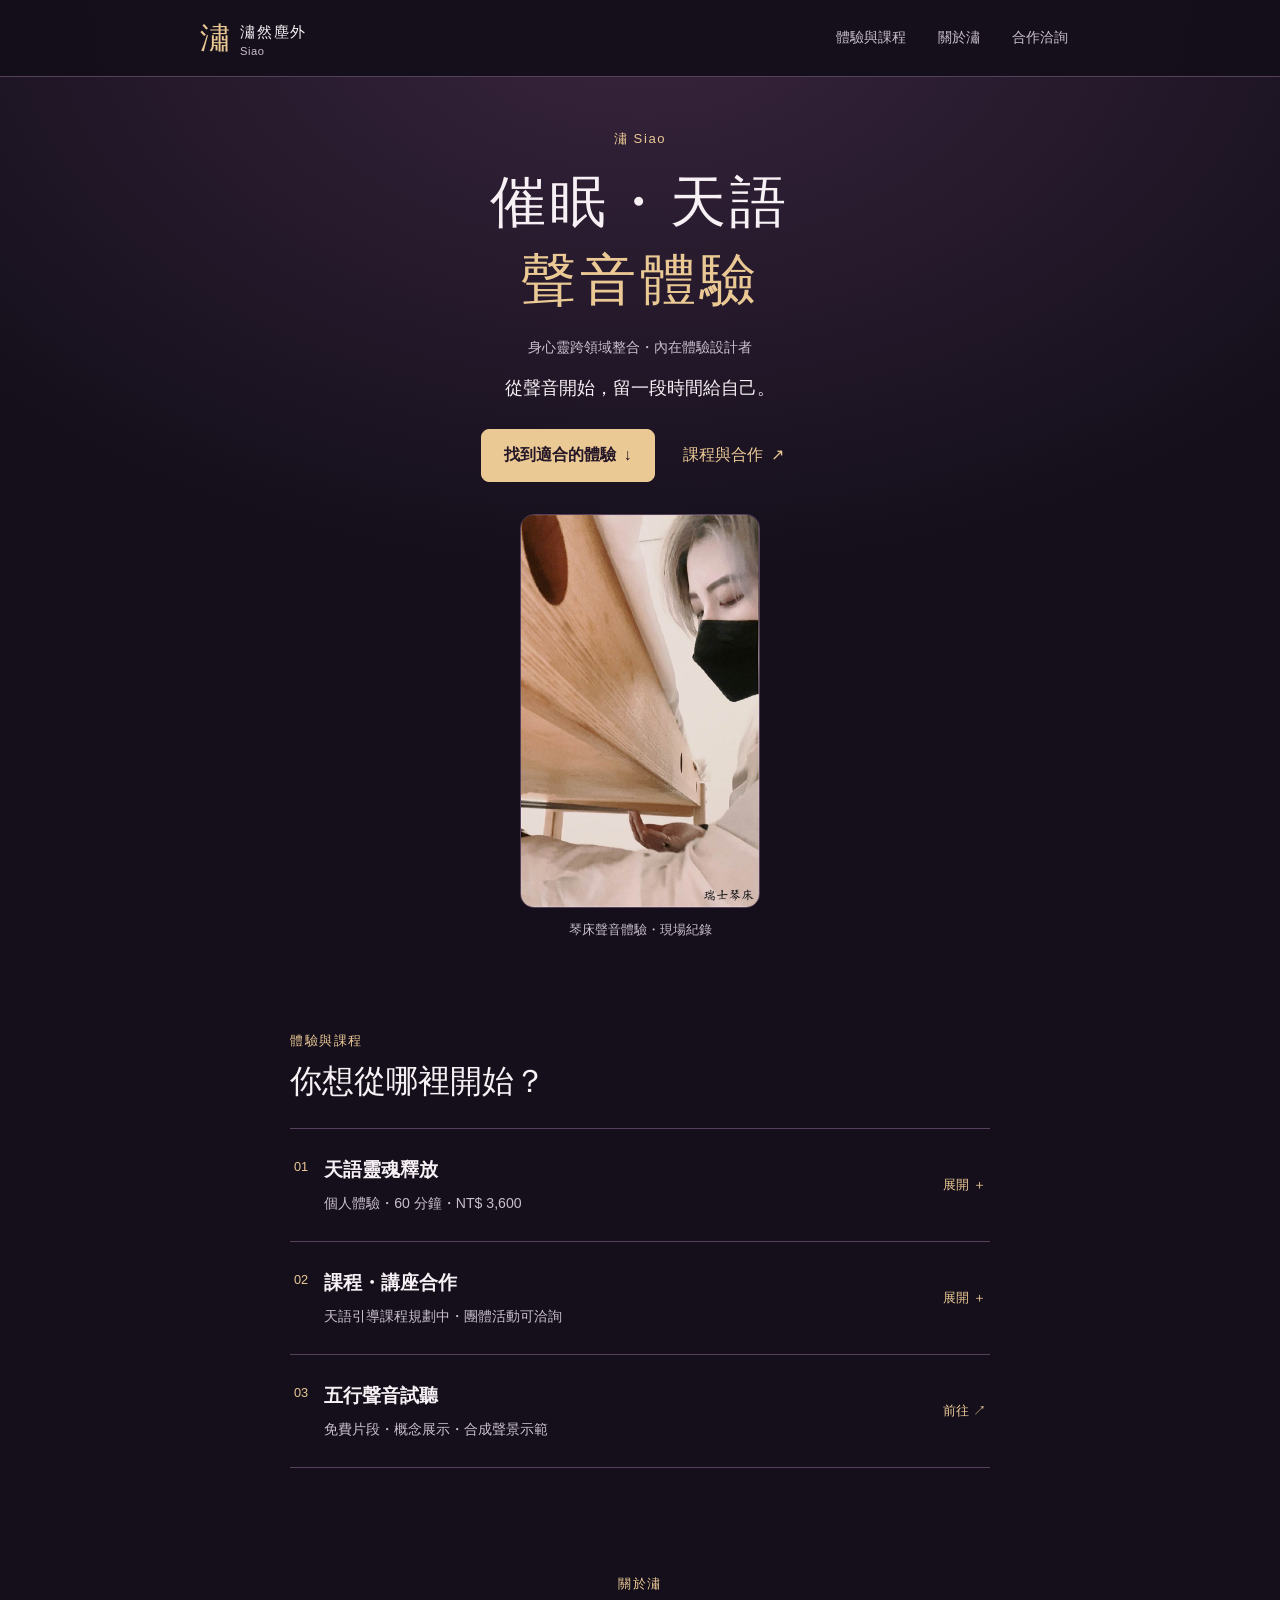
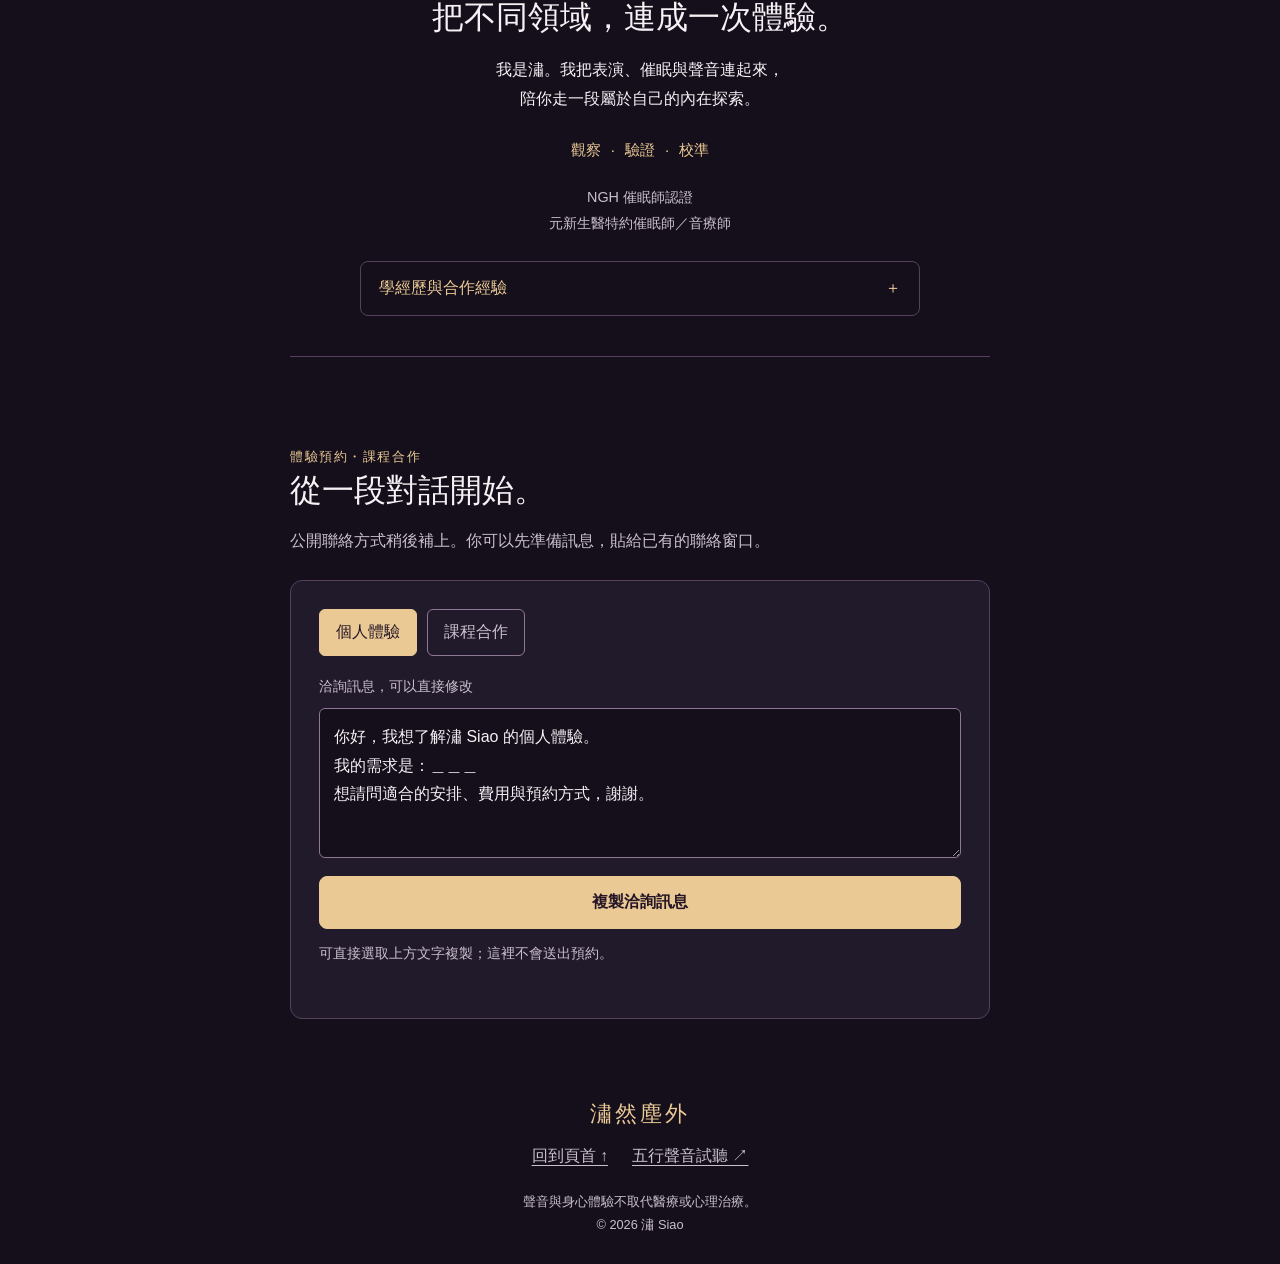
==== commit e143e106: "改善首頁體驗：精簡內容、清晰服務入口與行動版導覽" ====
--- a/index.html
+++ b/index.html
@@ -1,37 +1,191 @@
 <!doctype html>
-<html lang="zh-Hant"><head>
-<meta charset="utf-8"><meta name="viewport" content="width=device-width, initial-scale=1, viewport-fit=cover">
-<meta name="theme-color" content="#100b16"><meta name="description" content="潚 Siao｜身心靈跨領域整合・內在體驗設計者。催眠、天語、聲音藝術與沉浸式體驗，個人服務、天語引導課程及專業合作。">
-<title>潚 Siao｜內在體驗設計者・潚然塵外</title>
+<html lang="zh-Hant">
+<head>
+<meta charset="utf-8">
+<meta name="viewport" content="width=device-width, initial-scale=1, viewport-fit=cover">
+<meta name="theme-color" content="#140f1b">
+<meta name="description" content="潚 Siao｜身心靈跨領域整合・內在體驗設計者。探索催眠、天語與音療，了解個人體驗、課程合作及五行聲音試聽。">
+<title>潚 Siao｜催眠・天語・聲音體驗</title>
 <style>
-:root{--bg:#0d0a12;--panel:#1b1521;--gold:#e7c792;--gold2:#f7e3be;--pink:#e2b9d1;--white:#f7f0f2;--muted:#c6b8c6;--line:rgba(235,198,153,.27)}*{box-sizing:border-box}
-html{scroll-behavior:smooth}body{margin:0;color:var(--white);background:radial-gradient(ellipse at 48% 0,#39253c 0,#17101c 20%,#0e0a13 60%,#0b0910 100%);font-family:-apple-system,BlinkMacSystemFont,"PingFang TC","Noto Sans TC","Microsoft JhengHei",sans-serif;line-height:1.85;overflow-x:hidden}
-body:before{content:"";position:fixed;inset:0;pointer-events:none;opacity:.30;background-image:radial-gradient(1px 1px at 13% 18%,#efdfb9 95%,transparent),radial-gradient(1px 1px at 54% 42%,#c6b4e9 95%,transparent),radial-gradient(2px 2px at 83% 68%,#f4e4c9 95%,transparent);background-size:280px 380px,390px 450px,610px 500px;z-index:0}
-body>*{position:relative;z-index:1}h1,h2,h3,.serif{font-family:"Noto Serif TC","Songti TC","STSong",serif;line-height:1.37;font-weight:500}p{margin:.55em 0 1.1em}a{color:inherit;text-decoration:none}button{font:inherit;cursor:pointer}a:focus-visible,button:focus-visible{outline:2px solid var(--gold);outline-offset:4px}.wrap{width:min(720px,calc(100% - 36px));margin:auto}.mini{font-size:.78rem;letter-spacing:.20em;color:#dbc39d}.kicker{font-size:.83rem;color:var(--gold);letter-spacing:.17em}.muted{color:var(--muted)}.gold{background:linear-gradient(120deg,#fff5db 0%,#d3a971 42%,#fff1d5 88%);color:transparent;background-clip:text}.line{height:1px;background:linear-gradient(90deg,transparent,var(--line),transparent);margin:25px auto 0;max-width:660px}.mark{font-family:"Noto Serif TC",serif;font-size:1.65rem;color:var(--gold2)}
-header{border-bottom:1px solid rgba(244,206,162,.15);background:#0d0a12a8;backdrop-filter:blur(12px);position:sticky;top:0;z-index:20}.nav{display:flex;justify-content:space-between;align-items:center;gap:12px;min-height:62px}.nav-brand{display:flex;gap:10px;align-items:center;font-size:.77rem;letter-spacing:.11em}.nav-brand small{display:block;font-size:.56rem;letter-spacing:.24em;color:#cfb390}.nav-links{display:flex;gap:14px;font-size:.76rem;color:#ddd1d8}.nav-links a:hover{color:var(--gold)}
-.hero{padding:65px 0 0;position:relative}.hero:before{content:"";position:absolute;inset:0 0 auto;height:390px;background:linear-gradient(180deg,#0b0812a8 15%,#130d1ac9 70%,#150f1b 100%),url("assets/siao-cosmic-banner.png") center / cover;opacity:.50;z-index:-1}.hero h1{font-size:clamp(2.4rem,7vw,4.05rem);letter-spacing:.10em;margin:.4em 0 .35em}.hero .lead{font-size:clamp(1.05rem,2.7vw,1.25rem);color:#eddee5;line-height:2;max-width:690px}.hero .one-liner{font-size:1rem;color:#ead3ac;letter-spacing:.06em}.actions{display:flex;gap:12px;flex-wrap:wrap;margin:30px 0}.button{display:inline-flex;justify-content:center;align-items:center;gap:8px;border:1px solid #d8b6817c;min-height:48px;padding:12px 20px;border-radius:9px;font-size:.92rem;font-weight:650;transition:transform .2s,background .2s}.button:hover{transform:translateY(-2px)}.button.primary{color:#211420;background:linear-gradient(135deg,#f5dfb8,#d6ae7b 60%,#f6e4c1)}.button.ghost{background:#201628bf;color:#f2ddbd}.button.wide{width:100%}.tagline{display:flex;gap:12px;flex-wrap:wrap;color:#c9bdc9;font-size:.83rem;margin:10px 0 22px}.tagline span+span:before{content:"✦";margin-right:11px;color:var(--gold)}
-.photo-frame{width:min(100%,570px);margin:36px auto 0;padding:10px;background:linear-gradient(160deg,#3c2939,#15101a);border:1px solid var(--line);border-radius:24px 24px 5px 5px;box-shadow:0 25px 70px #0007;position:relative}.photo-frame:before{content:"";position:absolute;inset:-10px 16px auto;height:1px;background:linear-gradient(90deg,transparent,#efcb95,transparent)}.portrait{display:block;width:100%;height:auto;aspect-ratio:788/1300;object-fit:contain;border-radius:16px 16px 2px 2px;background:#2a1c28}.photo-caption{color:#d6bfaa;font-size:.75rem;text-align:center;letter-spacing:.15em;margin:14px 4px 5px}
-section{padding:77px 0 0;scroll-margin-top:68px}.section-title{text-align:center}.section-title h2{font-size:clamp(1.95rem,5vw,2.7rem);margin:5px 0 16px;letter-spacing:.10em}.section-sub{color:#cabdc9;max-width:640px;margin:0 auto 24px}.panel{background:linear-gradient(145deg,#34243c85,#17111d 78%);border:1px solid var(--line);border-radius:20px;padding:clamp(22px,5vw,38px);box-shadow:0 20px 75px #0003;margin:17px 0}.panel h3{font-size:1.43rem;letter-spacing:.08em;margin:0 0 10px;color:#f5debb}.panel p{color:#dacdd8}.panel .ey{color:#d6ac81;font-size:.73rem;letter-spacing:.17em}.panel .metric{color:#fff0cf;font-size:1.35rem;font-family:serif}
-.quote{text-align:center;border-top:1px solid var(--line);border-bottom:1px solid var(--line);margin:27px 0;padding:26px 14px;font-family:"Noto Serif TC",serif;font-size:1.18rem;line-height:2;color:#f2deba}.gridline{display:grid;grid-template-columns:1fr;gap:12px}.rowitem{display:flex;align-items:flex-start;gap:14px;padding:16px 0;border-bottom:1px solid var(--line)}.num{color:var(--gold);font-family:serif;font-size:1.3rem;line-height:1.5;min-width:39px}.rowitem h3{font-size:1.13rem;margin:0 0 2px}.rowitem p{color:#cfc1ce;font-size:.92rem;margin:0}
-.steps{display:grid;gap:1px;background:#b88d6750;border:1px solid var(--line);border-radius:14px;overflow:hidden;margin-top:20px}.step{background:#1a1421;padding:17px 21px}.step strong{display:block;color:#f5e1bc}.step span{color:#bfb1c0;font-size:.83rem}.pricebox{border-top:1px solid var(--line);margin-top:19px;padding-top:19px;display:flex;gap:16px;justify-content:space-between;align-items:end;flex-wrap:wrap}.pricebox b{font-weight:600;font-size:1.25rem;color:#f7dbb2}.badge{display:inline-block;padding:3px 11px;border:1px solid var(--line);border-radius:100px;color:var(--gold);background:#c9a16c15;font-size:.73rem}.crosslink{display:block;text-align:center;padding:35px 20px;margin:25px auto 0;border:1px solid var(--line);border-radius:18px;background:radial-gradient(circle at 50% 5%,#6a45613c,transparent 65%),linear-gradient(140deg,#23172b,#100c18);font-size:1.18rem;color:#f9e2be}.crosslink span{display:block;font-size:.82rem;color:#cdbecd;margin-top:7px}.footer{padding:70px 0 35px;text-align:center;color:#b8aab8}.footer small{font-size:.76rem;line-height:1.8}.footer .brandmark{font-family:serif;color:var(--gold);font-size:2.05rem;letter-spacing:.3em}.toast{position:fixed;bottom:22px;left:50%;z-index:90;transform:translateX(-50%);border:1px solid #d8bc8b;background:#251b29;padding:12px 22px;border-radius:9px;box-shadow:0 10px 50px #0009;opacity:0;pointer-events:none;transition:opacity .2s;max-width:95%;text-align:center}.toast.show{opacity:1}.info-note{font-size:.78rem;color:#bfb2bb;margin-top:14px}
-@media(max-width:480px){.wrap{width:min(720px,calc(100% - 30px))}.nav-brand small{font-size:.48rem}.nav-links{gap:10px;font-size:.7rem}.hero{padding-top:46px}.hero h1{font-size:2.45rem}.hero .lead{font-size:1.03rem}.actions{display:grid;grid-template-columns:1fr}.actions .button{width:100%}section{padding-top:65px}.panel{border-radius:16px}.pricebox{display:block}.pricebox b{display:block;margin-top:6px}}
-@media(prefers-reduced-motion:reduce){html{scroll-behavior:auto}.button{transition:none}}
-</style></head><body>
-<header><div class="wrap nav"><a class="nav-brand" href="#top" aria-label="潚 Siao 品牌首頁"><span class="mark">潚</span><span>潚然塵外<small>SIAO · INNER EXPERIENCE</small></span></a><nav class="nav-links" aria-label="主要導覽"><a href="#about">關於</a><a href="#experience">個人體驗</a><a href="#teaching">課程</a><a href="five-elements/">五行聲音 ↗</a></nav></div></header>
-<main id="top">
-<section class="hero"><div class="wrap"><div class="kicker">潚 Siao · INNER EXPERIENCE DESIGNER</div><h1>身心靈跨領域整合<br><span class="gold">內在體驗設計者</span></h1><p class="lead">我是潚 Siao。我用催眠、天語和聲音，陪你走進自己的內在，也把表演與創作的經驗，帶進每一次體驗。</p><p class="one-liner">每一次探索，都開始於好奇；每一次整合，都體現於生活。</p><div class="actions"><a class="button primary" href="#experience">探索個人體驗 ↘</a><a class="button ghost" href="#collaboration">課程與合作邀約 ↘</a></div><div class="tagline"><span>聲音創作</span><span>催眠引導</span><span>沉浸式體驗</span></div><figure class="photo-frame"><img class="portrait" src="assets/siao-harp-portrait.jpg" width="788" height="1300" alt="潚在瑞士琴床旁進行聲音與身體覺察體驗的工作紀錄照片，保留原始比例" loading="eager"><figcaption class="photo-caption">現場紀錄 · 琴床聲音體驗</figcaption></figure></div></section>
-<section id="about"><div class="wrap"><div class="section-title"><div class="mini">ABOUT SIAO</div><h2>關於<span class="gold">潚</span></h2></div><p class="section-sub">我喜歡觀察，也喜歡把不同領域的東西連起來。從一段對話、一個聲音，到一場完整的體驗，我在意的是：你感受到了什麼，又能把什麼帶回生活？</p><div class="quote">觀察．驗證．校準</div><div class="panel"><h3>學經歷與專業</h3><div class="rowitem"><span class="num">01</span><div><h3>表演與創作</h3><p>中國戲劇學系藝術學士</p></div></div><div class="rowitem"><span class="num">02</span><div><h3>催眠與音療</h3><p>NGH 催眠師認證・元新生醫特約催眠師／音療師</p></div></div><div class="rowitem"><span class="num">03</span><div><h3>聲音與體驗</h3><p>天語、人聲、琴床、頌缽、銅鑼</p></div></div><div class="rowitem"><span class="num">04</span><div><h3>研究方向</h3><p>人類性學、聲音與感官體驗</p><p class="info-note">樹德科技大學人類性學研究所碩士班甄試中</p></div></div></div></div></section>
+:root{color-scheme:dark;--bg:#140f1b;--surface:#211a2a;--text:#f7f0f5;--muted:#cbbfce;--gold:#ebc995;--line:#55415b;--focus:#ffe2ac}
+*{box-sizing:border-box}[hidden]{display:none!important}
+html{scroll-behavior:smooth;scroll-padding-top:112px}
+body{margin:0;background:radial-gradient(ellipse 70% 580px at 50% 0,#39253e,var(--bg));color:var(--text);font:400 1rem/1.8 -apple-system,BlinkMacSystemFont,"PingFang TC","Microsoft JhengHei",sans-serif;overflow-wrap:break-word}
+h1,h2,h3,p,figure{margin:0}h1,h2{font-family:"Noto Serif TC","Songti TC",serif;font-weight:500;line-height:1.4;text-wrap:balance}h2{font-size:clamp(1.55rem,4.5vw,2rem)}h3{font-size:1.12rem;font-weight:600;line-height:1.5}
+a{color:inherit}button,textarea{font:inherit}button,summary{-webkit-tap-highlight-color:transparent}a,button,summary,textarea{touch-action:manipulation}
+a:focus-visible,button:focus-visible,summary:focus-visible,textarea:focus-visible{outline:3px solid var(--focus);outline-offset:5px}
+.wrap{width:min(700px,calc(100% - 40px));margin-inline:auto}.eyebrow{color:var(--gold);font-size:.82rem;letter-spacing:.12em}
+.skip-link{position:absolute;top:8px;left:16px;z-index:100;padding:10px 18px;background:var(--gold);color:var(--bg);transform:translateY(-160%)}.skip-link:focus{transform:none}
+header{position:sticky;top:0;z-index:10;background:#140f1bf5;border-bottom:1px solid var(--line)}
+.header-inner{width:min(880px,calc(100% - 40px));margin-inline:auto;display:flex;align-items:center;justify-content:space-between;gap:16px;min-height:76px}
+.brand{display:flex;align-items:center;gap:10px;min-height:44px;text-decoration:none;white-space:nowrap}.brand-mark{color:var(--gold);font-family:"Songti TC",serif;font-size:1.9rem}
+.brand-name{font-size:.95rem;letter-spacing:.12em}.brand-name small{color:var(--muted);display:block;font-size:.7rem;line-height:1.2;letter-spacing:.05em}
+nav{display:flex;gap:8px}nav a{min-height:44px;display:inline-flex;align-items:center;padding:8px 12px;color:var(--muted);text-decoration:none;font-size:.9rem;border-radius:6px}nav a:hover,nav a:focus-visible{color:var(--text);background:var(--surface)}
+.hero{text-align:center;padding:50px 0 44px}.hero h1{margin:12px 0 16px;font-size:clamp(2rem,7vw,3.5rem);letter-spacing:.07em}.hero h1 span{color:var(--gold)}
+.hero .role{color:var(--muted);font-size:.9rem}.hero .lead{margin-top:12px;font-size:1.1rem}
+.actions{display:flex;gap:12px;align-items:center;justify-content:center;flex-wrap:wrap;margin-top:24px}
+.button{display:inline-flex;justify-content:center;align-items:center;gap:8px;min-height:48px;padding:11px 22px;border-radius:8px;border:1px solid var(--gold);color:#241626;background:var(--gold);text-decoration:none;font-weight:600;cursor:pointer}
+.button:hover{background:#f6deb9}.button:disabled{cursor:wait;opacity:.7}
+.secondary{display:inline-flex;justify-content:center;align-items:center;gap:8px;min-height:48px;padding:10px 16px;color:var(--gold);text-decoration:none}.secondary:hover{text-decoration:underline;text-underline-offset:5px}
+.portrait-frame{width:min(240px,100%);margin:32px auto 0}.portrait{display:block;width:100%;height:auto;border:1px solid var(--line);border-radius:14px}
+figcaption{color:var(--muted);margin-top:10px;font-size:.8rem}
+.section{padding:44px 0}.section-heading{margin-bottom:24px}.section-heading .eyebrow{margin-bottom:6px}
+.offers{border-top:1px solid var(--line)}.offer,.offer-link{border-bottom:1px solid var(--line)}
+.offer>summary,.offer-link{display:flex;gap:16px;align-items:center;min-height:112px;padding:24px 4px;color:inherit;text-decoration:none}
+summary{cursor:pointer}summary::-webkit-details-marker{display:none}.offer>summary{list-style:none}.offer>summary:hover,.offer-link:hover{background:#ebc99507}
+.offer-number{color:var(--gold);font-size:.8rem;align-self:flex-start;line-height:2.2}.offer-copy{flex:1;min-width:0}
+.offer-title{display:block;font-size:1.2rem;font-weight:600}.offer-meta{display:block;color:var(--muted);font-size:.88rem;margin-top:4px}
+.offer-control{color:var(--gold);font-size:.8rem;flex:0 0 auto;padding:8px 0 8px 6px}
+.when-open{display:none}details[open]>summary .when-closed{display:none}details[open]>summary .when-open{display:inline}
+.offer-body{padding:0 28px 24px;color:var(--muted)}.offer-body p+p{margin-top:12px}.offer-body strong{color:var(--text);font-weight:600}
+.text-link{display:inline-flex;min-height:44px;align-items:center;margin-top:16px;color:var(--gold);text-underline-offset:5px}
+.about{text-align:center;border-bottom:1px solid var(--line);padding-bottom:40px}.about>p{margin:16px auto 0;max-width:31em}
+.method{display:flex;gap:10px;justify-content:center;margin:22px 0;color:var(--gold);font-size:.95rem}.method span+span:before{content:"·";margin-right:10px}
+.credential{color:var(--muted);font-size:.9rem}.background-details{margin:24px auto 0;text-align:left;max-width:560px;border:1px solid var(--line);border-radius:8px}
+.background-details>summary{display:flex;justify-content:space-between;align-items:center;gap:12px;min-height:52px;padding:12px 18px;list-style:none;color:var(--gold)}
+.background-details ul{padding:0 20px 18px 38px;margin:0;color:var(--muted);font-size:.9rem}.background-details li+li{margin-top:10px}
+#collaboration{scroll-margin-top:112px}.contact-intro{color:var(--muted);max-width:31em;margin-top:14px}
+.inquiry{background:var(--surface);border:1px solid var(--line);border-radius:12px;padding:clamp(18px,4vw,28px);margin-top:24px}
+.intent-picker{display:flex;gap:10px;margin-bottom:18px;flex-wrap:wrap}
+.intent-picker button{min-height:44px;padding:8px 16px;border:1px solid #8e7895;border-radius:6px;color:var(--muted);background:transparent;cursor:pointer}
+.intent-picker button[aria-pressed="true"]{border-color:var(--gold);color:#241626;background:var(--gold)}
+label{display:block;margin-bottom:8px;font-size:.9rem;color:var(--muted)}
+textarea{display:block;width:100%;min-height:150px;padding:14px;margin:0 0 18px;border:1px solid #8e7895;border-radius:6px;background:#140f1b;color:var(--text);line-height:1.8;resize:vertical}
+.copy-status{min-height:3.5em;margin-top:12px;color:var(--muted);font-size:.88rem}.inquiry .button{width:100%}
+footer{padding:32px 0 max(28px,env(safe-area-inset-bottom));color:var(--muted);text-align:center}
+footer .footer-brand{color:var(--gold);font-family:"Songti TC",serif;font-size:1.35rem;letter-spacing:.15em}
+footer p{margin-top:12px;font-size:.8rem}footer a{display:inline-flex;min-height:44px;align-items:center;padding:8px 12px;text-underline-offset:4px}
+@media(max-width:560px){
+html{scroll-padding-top:16px}header{position:static}#collaboration{scroll-margin-top:16px}
+.wrap,.header-inner{width:calc(100% - 32px)}.header-inner{flex-direction:column;align-items:stretch;gap:0;padding-top:6px}
+.brand{justify-content:center}.brand-name small{display:inline;margin-left:8px}nav{justify-content:center;gap:0}nav a{padding-inline:12px}
+.hero{padding-top:36px}.hero .role{font-size:.85rem}.hero .lead{font-size:1rem}.actions{flex-direction:column;gap:4px}.actions .button{width:100%;max-width:340px}
+.portrait-frame{width:min(220px,100%);margin-top:24px}.section{padding:32px 0}
+.offer>summary,.offer-link{gap:12px}.offer-title{font-size:1.08rem}.offer-meta{font-size:.85rem}.offer-body{padding-inline:24px 4px}.offer-control{padding-left:0}
+}
+@media(prefers-reduced-motion:reduce){html{scroll-behavior:auto}}
+</style>
+</head>
+<body>
+<a class="skip-link" href="#main">跳到主要內容</a>
+<header>
+  <div class="header-inner">
+    <a class="brand" href="#top" aria-label="潚然塵外，回到首頁"><span class="brand-mark" aria-hidden="true">潚</span><span class="brand-name">潚然塵外<small>Siao</small></span></a>
+    <nav aria-label="主要導覽"><a href="#services">體驗與課程</a><a href="#about">關於潚</a><a href="#contact">合作洽詢</a></nav>
+  </div>
+</header>
+<main id="main">
+  <section class="hero wrap" id="top" aria-labelledby="hero-title">
+    <p class="eyebrow">潚 Siao</p>
+    <h1 id="hero-title">催眠・天語<br><span>聲音體驗</span></h1>
+    <p class="role">身心靈跨領域整合・內在體驗設計者</p>
+    <p class="lead">從聲音開始，留一段時間給自己。</p>
+    <div class="actions"><a class="button" href="#services">找到適合的體驗 <span aria-hidden="true">↓</span></a><a class="secondary" href="#teaching">課程與合作 <span aria-hidden="true">↗</span></a></div>
+    <figure class="portrait-frame"><img class="portrait" src="assets/siao-harp-portrait.jpg" width="788" height="1300" alt="潚在琴床旁的工作紀錄" fetchpriority="high" decoding="async"><figcaption>琴床聲音體驗・現場紀錄</figcaption></figure>
+  </section>
 
-<section id="experience"><div class="wrap"><div class="section-title"><div class="mini">PRIVATE EXPERIENCE</div><h2>個人體驗<span class="gold">・深度引導</span></h2></div><p class="section-sub">先聊聊你現在的需要，再一起選擇適合的方式。催眠、天語與音療，可以依你的狀態搭配。</p><div class="panel"><h3>天語靈魂釋放｜60 分鐘</h3><p>從對話開始，透過聲音與沉浸式引導，留一段時間給自己，最後一起整理感受。</p><div class="pricebox"><div>單次體驗 <b>NT$ 3,600</b></div><div>五堂套票 <b>NT$ 16,900</b></div></div><p class="info-note">實際安排與費用於預約時確認。</p><a class="button ghost wide" href="#contact">洽詢個人體驗 ↘</a></div><div class="panel"><h3>客製聲音與沉浸式體驗</h3><p>放鬆、睡前安定，或一段屬於你的內在探索。依需求、場地與時間，另行規劃。</p></div></div></section>
-<section id="teaching"><div class="wrap"><div class="section-title"><div class="mini">COURSES & WORKSHOPS</div><h2>課程<span class="gold">・一起探索</span></h2></div><div class="panel"><span class="badge">課程規劃中</span><h3 style="margin-top:10px">天語引導課程</h3><p>從呼吸、發聲與身體覺察開始，找到自己的聲音，也練習如何用提問帶人探索。</p><p>可以是體驗式講座、工作坊，也可以依對象客製教學。</p><p class="info-note">開課時間、內容與費用另行公告。</p><a class="button ghost wide" href="#contact">洽詢課程與講座 ↘</a></div></div></section>
-<section id="products"><div class="wrap"><div class="section-title"><div class="mini">SOUND EXPLORATION</div><h2>聲音<span class="gold">・延伸體驗</span></h2></div><div class="panel"><h3>你的五行，有自己的聲音。</h3><p>我想把五行的象徵，轉成不同的聲音體驗；也會持續創作天語與催眠引導音檔，讓你在自己的空間裡，慢慢探索。</p><a class="crosslink" href="five-elements/"><strong>試聽「你的五行聲音」↗</strong><span>概念展示・免費片段與付費流程示範</span></a><p class="info-note">目前為概念展示，正式命盤、商品音檔與付款功能尚未上線。</p></div></div></section>
-<section id="collaboration"><div class="wrap"><div class="section-title"><div class="mini">COLLABORATION</div><h2>一起做點<span class="gold">有感的事</span></h2></div><div class="panel"><h3>講座・課程・客製企劃</h3><p>歡迎專業老師、企業與團體，一起設計聲音體驗、身心覺察活動，或新的跨領域合作。</p><h3>公益與社區合作</h3><p>曾參與公益占卜與社區合作，期待把探索自己的機會帶給更多人。</p></div></div></section>
-<section id="contact"><div class="wrap"><div class="section-title"><div class="mini">CONNECT WITH SIAO</div><h2>從一段<span class="gold">對話開始</span></h2></div><p class="section-sub">想預約體驗，或有課程與合作想法，都可以先聊聊。</p><div class="panel"><div class="actions" style="margin:0"><button class="button primary" data-copy="private" type="button">複製個案洽詢訊息</button><button class="button ghost" data-copy="course" type="button">複製課程／合作訊息</button></div><p class="info-note">請貼給你已有的聯絡窗口。此處僅複製文字，不會送出預約；公開聯絡連結待補。</p></div></div></section>
-</main><footer class="footer"><div class="wrap"><div class="brandmark">潚然塵外</div><p class="mini">SIAO · BEYOND DIMENSIONS · INNER EXPERIENCE DESIGN</p><div class="line"></div><p><a href="#top">返回頁首 ↑</a>　·　<a href="five-elements/">五行聲音測試頁 ↗</a></p><small>身心靈與聲音體驗旨在支持個人覺察與主觀放鬆，不取代醫療、心理治療或其他專業照護。<br>© 2026 Siao · 本頁為專業介紹與合作概念展示。</small></div></footer>
-<div id="toast" class="toast" role="status" aria-live="polite"></div>
+  <section class="section wrap" id="services" aria-labelledby="services-title">
+    <div class="section-heading"><p class="eyebrow">體驗與課程</p><h2 id="services-title">你想從哪裡開始？</h2></div>
+    <div class="offers">
+      <details class="offer" id="experience">
+        <summary><span class="offer-number" aria-hidden="true">01</span><span class="offer-copy"><span class="offer-title">天語靈魂釋放</span><span class="offer-meta">個人體驗・60 分鐘・NT$ 3,600</span></span><span class="offer-control"><span class="when-closed">展開 ＋</span><span class="when-open">收起 −</span></span></summary>
+        <div class="offer-body"><p>從對話、天語聲音到回饋收尾，依你的狀態安排。</p><p><strong>五堂套票 NT$ 16,900</strong>，實際安排與費用於預約時確認。</p><p>催眠、琴床、頌缽與銅鑼等客製體驗，可另外洽詢。</p><a class="text-link" href="#contact" data-intent="private">準備體驗洽詢訊息 <span aria-hidden="true">↗</span></a></div>
+      </details>
+      <details class="offer" id="teaching">
+        <summary><span class="offer-number" aria-hidden="true">02</span><span class="offer-copy"><span class="offer-title">課程・講座合作</span><span class="offer-meta">天語引導課程規劃中・團體活動可洽詢</span></span><span class="offer-control"><span class="when-closed">展開 ＋</span><span class="when-open">收起 −</span></span></summary>
+        <div class="offer-body"><p>從發聲、呼吸與身體覺察開始，探索自己的聲音。</p><p>也可依老師、企業或團體的需求，設計體驗式講座與工作坊。開課時間與費用另行公告。</p><a class="text-link" href="#contact" data-intent="course">準備合作洽詢訊息 <span aria-hidden="true">↗</span></a></div>
+      </details>
+      <a class="offer-link" id="products" href="five-elements/"><span class="offer-number" aria-hidden="true">03</span><span class="offer-copy"><span class="offer-title">五行聲音試聽</span><span class="offer-meta">免費片段・概念展示・合成聲景示範</span></span><span class="offer-control">前往 <span aria-hidden="true">↗</span></span></a>
+    </div>
+  </section>
+
+  <section class="section wrap" id="about" aria-labelledby="about-title">
+    <div class="about">
+      <p class="eyebrow">關於潚</p><h2 id="about-title">把不同領域，連成一次體驗。</h2>
+      <p>我是潚。我把表演、催眠與聲音連起來，<br>陪你走一段屬於自己的內在探索。</p>
+      <div class="method" aria-label="我的方法：觀察、驗證、校準"><span>觀察</span><span>驗證</span><span>校準</span></div>
+      <p class="credential">NGH 催眠師認證<br>元新生醫特約催眠師／音療師</p>
+      <details class="background-details"><summary>學經歷與合作經驗 <span aria-hidden="true"><span class="when-closed">＋</span><span class="when-open">−</span></span></summary><ul><li>中國戲劇學系藝術學士</li><li>樹德科技大學人類性學研究所碩士班甄試中</li><li>天語、人聲、琴床、頌缽與銅鑼的聲音實務</li><li>公益占卜與社區合作經驗</li></ul></details>
+    </div>
+  </section>
+
+  <section class="section wrap" id="contact" aria-labelledby="contact-title">
+    <div id="collaboration"><p class="eyebrow">體驗預約・課程合作</p><h2 id="contact-title">從一段對話開始。</h2><p class="contact-intro">公開聯絡方式稍後補上。你可以先準備訊息，貼給已有的聯絡窗口。</p></div>
+    <div class="inquiry">
+      <div class="intent-picker" id="intent-picker" role="group" aria-label="選擇洽詢主題" hidden><button type="button" data-intent="private" aria-pressed="true">個人體驗</button><button type="button" data-intent="course" aria-pressed="false">課程合作</button></div>
+      <label for="inquiry-message">洽詢訊息，可以直接修改</label>
+      <textarea id="inquiry-message" rows="4" spellcheck="false">你好，我想了解潚 Siao 的個人體驗。
+我的需求是：＿＿＿
+想請問適合的安排、費用與預約方式，謝謝。</textarea>
+      <button class="button" id="copy-message" type="button" disabled>複製洽詢訊息</button>
+      <p class="copy-status" id="copy-status" role="status" aria-live="polite">可直接選取上方文字複製；這裡不會送出預約。</p>
+    </div>
+  </section>
+</main>
+<footer class="wrap"><div class="footer-brand">潚然塵外</div><a href="#top">回到頁首 ↑</a><a href="five-elements/">五行聲音試聽 ↗</a><p>聲音與身心體驗不取代醫療或心理治療。<br>© 2026 潚 Siao</p></footer>
 <script>
-const texts={private:'您好，我想了解潚 Siao 的個人體驗／高端客製服務。我的需求主題是：＿＿＿；希望了解可提供的服務形式、適用性、費用與預約方式，謝謝。',course:'您好，我想洽詢潚 Siao 的天語引導課程／講座或專業合作。我們的合作對象與預計主題：＿＿＿；希望了解可合作的內容與安排，謝謝。'};
-let tid;const toast=s=>{const t=document.querySelector('#toast');t.textContent=s;t.classList.add('show');clearTimeout(tid);tid=setTimeout(()=>t.classList.remove('show'),3200)};
-async function copyMessage(v){let msg=texts[v];try{if(navigator.clipboard?.writeText){await navigator.clipboard.writeText(msg);toast('已複製洽詢文字，可貼到 LINE 或訊息中');return}}catch(e){}let a=document.createElement('textarea');a.value=msg;document.body.appendChild(a);a.select();let ok=document.execCommand('copy');a.remove();toast(ok?'已複製洽詢文字':'請選取訊息並手動複製');}
-document.querySelectorAll('[data-copy]').forEach(b=>b.addEventListener('click',()=>copyMessage(b.dataset.copy)));
-</script></body></html>+(() => {
+  const message = document.querySelector('#inquiry-message');
+  const status = document.querySelector('#copy-status');
+  const copyButton = document.querySelector('#copy-message');
+  const picker = document.querySelector('#intent-picker');
+  const drafts = {
+    private: message.value,
+    course: '你好，我想洽詢潚 Siao 的課程／講座合作。\n合作對象與主題：＿＿＿\n預計時間與地點：＿＿＿\n想了解可合作的內容與安排，謝謝。'
+  };
+  let current = 'private';
+  picker.hidden = false;
+  copyButton.disabled = false;
+
+  function selectIntent(next) {
+    if (!Object.prototype.hasOwnProperty.call(drafts, next)) return;
+    drafts[current] = message.value;
+    current = next;
+    message.value = drafts[next];
+    picker.querySelectorAll('button').forEach(button => {
+      button.setAttribute('aria-pressed', String(button.dataset.intent === next));
+    });
+    status.textContent = '可以修改上方訊息，複製後貼給已有的聯絡窗口。';
+  }
+
+  document.querySelectorAll('[data-intent]').forEach(control => {
+    control.addEventListener('click', () => selectIntent(control.dataset.intent));
+  });
+
+  copyButton.addEventListener('click', async () => {
+    if (!message.value.trim()) {
+      status.textContent = '請先填寫你想洽詢的內容。';
+      message.focus();
+      return;
+    }
+    copyButton.disabled = true;
+    try {
+      if (!navigator.clipboard || !navigator.clipboard.writeText) throw new Error('Clipboard unavailable');
+      await navigator.clipboard.writeText(message.value);
+      status.textContent = '複製好了，請貼給已有的聯絡窗口；尚未送出預約。';
+    } catch {
+      message.focus();
+      message.select();
+      status.textContent = '瀏覽器未允許自動複製。文字已選取，請長按選擇「複製」，或按 ⌘C／Ctrl+C。';
+    } finally {
+      copyButton.disabled = false;
+    }
+  });
+
+  function revealAnchor() {
+    let id;
+    try { id = decodeURIComponent(location.hash.slice(1)); } catch { return; }
+    const target = document.getElementById(id);
+    if (!target) return;
+    const disclosure = target.closest('details');
+    if (disclosure && !disclosure.open) {
+      disclosure.open = true;
+      requestAnimationFrame(() => target.scrollIntoView({ block: 'start', behavior: 'instant' }));
+    }
+  }
+  window.addEventListener('hashchange', revealAnchor);
+  revealAnchor();
+})();
+</script>
+</body>
+</html>
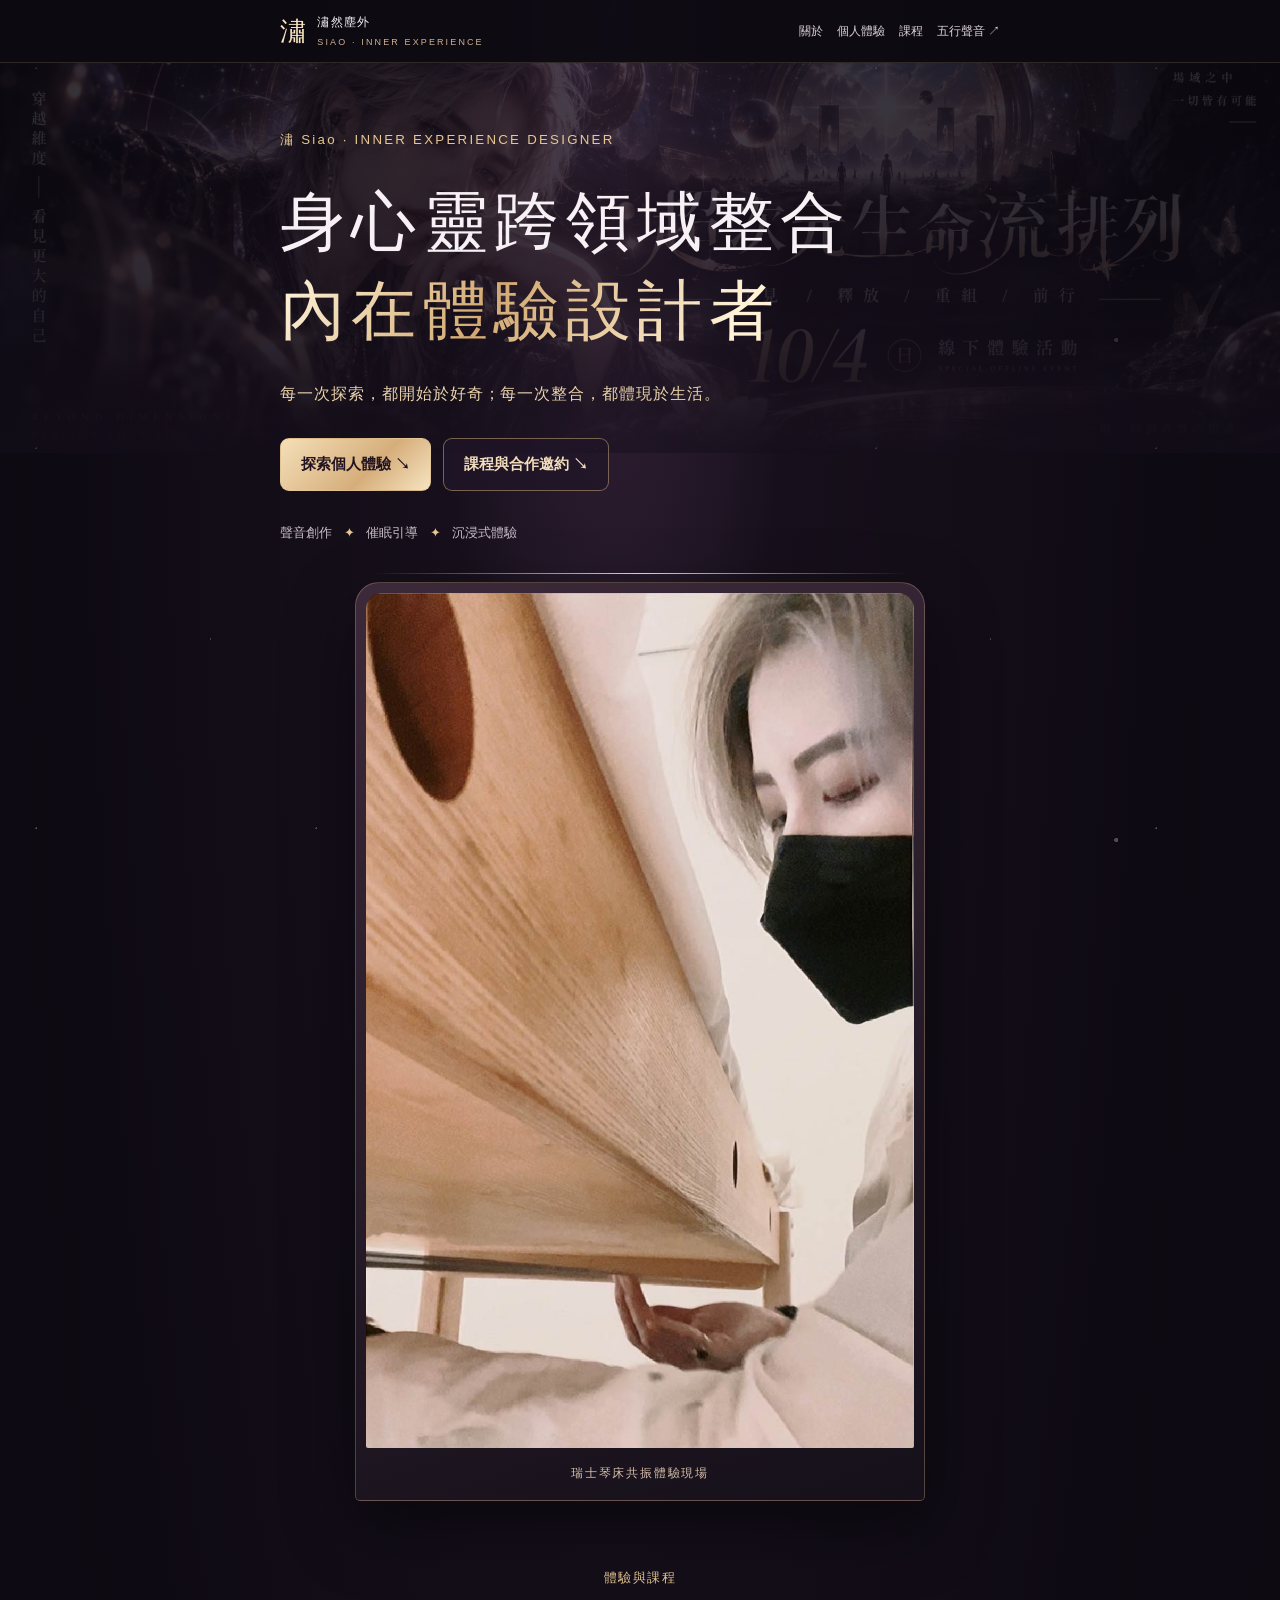
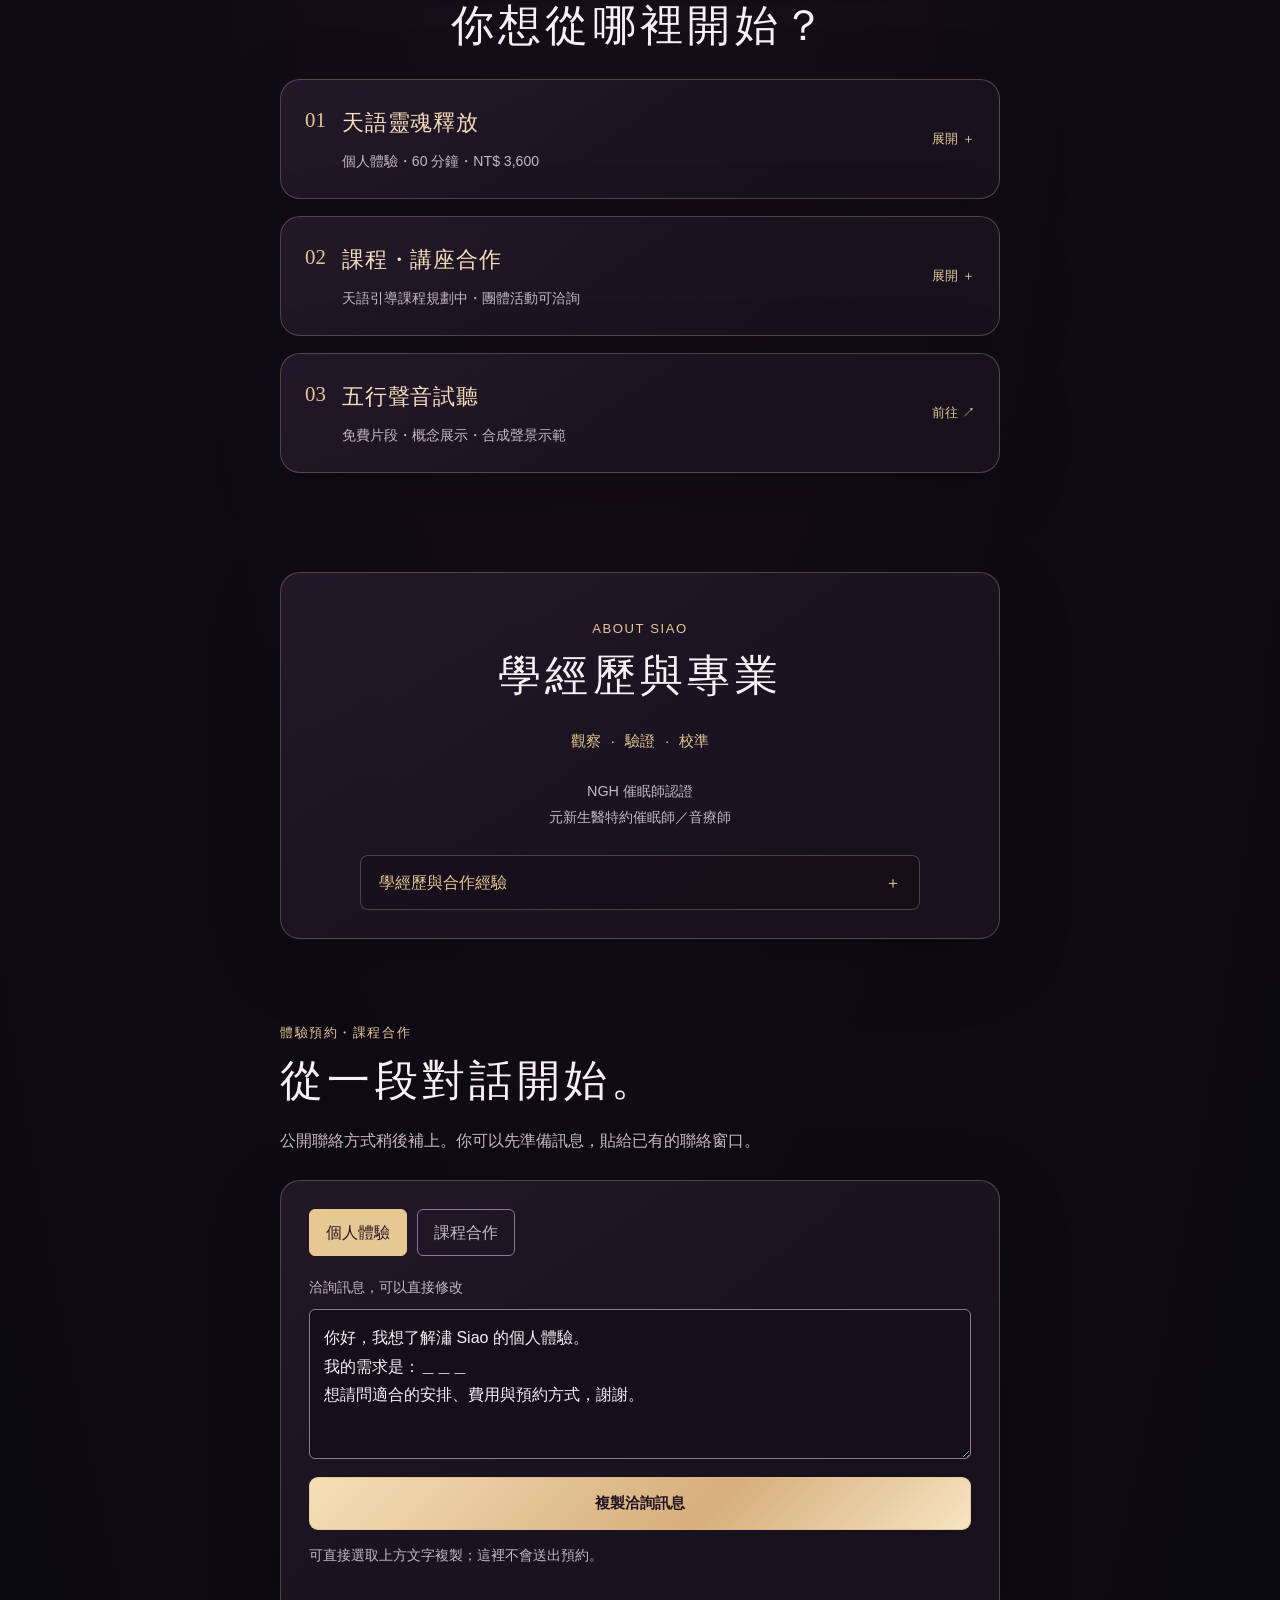
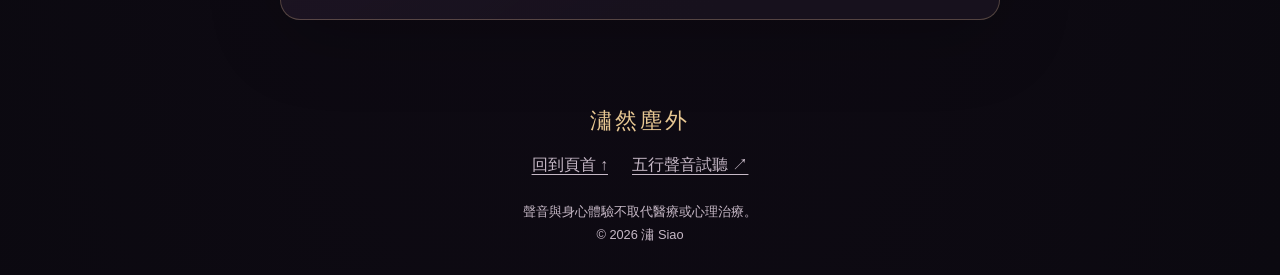
==== commit cf535ef8: "恢復原版紫金視覺、移除自介並裁掉照片底部文字" ====
--- a/index.html
+++ b/index.html
@@ -3,9 +3,9 @@
 <head>
 <meta charset="utf-8">
 <meta name="viewport" content="width=device-width, initial-scale=1, viewport-fit=cover">
-<meta name="theme-color" content="#140f1b">
+<meta name="theme-color" content="#100b16">
 <meta name="description" content="潚 Siao｜身心靈跨領域整合・內在體驗設計者。探索催眠、天語與音療，了解個人體驗、課程合作及五行聲音試聽。">
-<title>潚 Siao｜催眠・天語・聲音體驗</title>
+<title>潚 Siao｜內在體驗設計者・潚然塵外</title>
 <style>
 :root{color-scheme:dark;--bg:#140f1b;--surface:#211a2a;--text:#f7f0f5;--muted:#cbbfce;--gold:#ebc995;--line:#55415b;--focus:#ffe2ac}
 *{box-sizing:border-box}[hidden]{display:none!important}
@@ -64,25 +64,79 @@
 .offer>summary,.offer-link{gap:12px}.offer-title{font-size:1.08rem}.offer-meta{font-size:.85rem}.offer-body{padding-inline:24px 4px}.offer-control{padding-left:0}
 }
 @media(prefers-reduced-motion:reduce){html{scroll-behavior:auto}}
+
+/* Approved original visual: layered violet, illustrated background, serif headings and warm gold. */
+:root{--bg:#0d0a12;--surface:#1b1521;--gold:#e7c792;--muted:#c6b8c6;--line:rgba(235,198,153,.27)}
+body{background:radial-gradient(ellipse at 48% 0,#39253c 0,#17101c 20%,#0e0a13 60%,#0b0910 100%);font-family:-apple-system,BlinkMacSystemFont,"PingFang TC","Noto Sans TC","Microsoft JhengHei",sans-serif;line-height:1.85}
+body:before{content:"";position:fixed;inset:0;pointer-events:none;opacity:.30;background-image:radial-gradient(1px 1px at 13% 18%,#efdfb9 95%,transparent),radial-gradient(1px 1px at 54% 42%,#c6b4e9 95%,transparent),radial-gradient(2px 2px at 83% 68%,#f4e4c9 95%,transparent);background-size:280px 380px,390px 450px,610px 500px;z-index:0}
+body>*{position:relative;z-index:1}
+h1,h2,h3{font-family:"Noto Serif TC","Songti TC","STSong",serif;font-weight:500;line-height:1.37}
+.wrap{width:min(720px,calc(100% - 36px))}
+.gold{background:linear-gradient(120deg,#fff5db 0%,#d3a971 42%,#fff1d5 88%);color:transparent;background-clip:text;-webkit-background-clip:text}
+header{position:sticky;top:0;z-index:20;border-bottom:1px solid rgba(244,206,162,.15);background:#0d0a12ee}
+.nav{display:flex;justify-content:space-between;align-items:center;gap:12px;min-height:62px}
+.nav-brand{display:flex;gap:10px;align-items:center;min-height:44px;font-size:.77rem;letter-spacing:.11em;text-decoration:none}
+.mark{font-family:"Noto Serif TC","Songti TC",serif;font-size:1.65rem;color:#f7e3be}
+.nav-brand small{display:block;font-size:.56rem;letter-spacing:.24em;color:#cfb390}
+.nav-links{display:flex;gap:14px;font-size:.76rem;color:#ddd1d8}
+.nav-links a{padding:8px 0;min-height:44px;color:inherit;font-size:inherit}
+.nav-links a:hover{color:var(--gold);background:transparent}
+.hero{text-align:left;padding:65px 0 0;position:relative}
+.hero:before{content:"";position:absolute;inset:0 0 auto;height:390px;background:linear-gradient(180deg,#0b0812a8 15%,#130d1ac9 70%,#150f1b 100%),url("assets/siao-cosmic-banner.png") center / cover;opacity:.50;z-index:-1}
+.kicker{font-size:.83rem;color:var(--gold);letter-spacing:.17em}
+.hero h1{font-size:clamp(2.4rem,7vw,4.05rem);letter-spacing:.10em;margin:.4em 0 .35em;text-wrap:initial}
+.hero h1 span.gold{color:transparent}
+.hero .one-liner{font-size:1rem;color:#ead3ac;letter-spacing:.06em}
+.actions{display:flex;justify-content:flex-start;gap:12px;flex-wrap:wrap;margin:30px 0}
+.button{border:1px solid #d8b6817c;min-height:48px;padding:12px 20px;border-radius:9px;font-size:.92rem;font-weight:650;background:linear-gradient(135deg,#f5dfb8,#d6ae7b 60%,#f6e4c1);color:#211420}
+.button:hover{background:linear-gradient(135deg,#fff0d5,#e2bd8e 60%,#fff0d5)}
+.button.ghost{background:#201628bf;color:#f2ddbd}
+.button.ghost:hover{background:#39253c}
+.tagline{display:flex;gap:12px;flex-wrap:wrap;color:#c9bdc9;font-size:.83rem;margin:10px 0 22px}
+.tagline span+span:before{content:"✦";margin-right:11px;color:var(--gold)}
+.photo-frame{width:min(100%,570px);margin:36px auto 0;padding:10px;background:linear-gradient(160deg,#3c2939,#15101a);border:1px solid var(--line);border-radius:24px 24px 5px 5px;box-shadow:0 25px 70px #0007;position:relative}
+.photo-frame:before{content:"";position:absolute;inset:-10px 16px auto;height:1px;background:linear-gradient(90deg,transparent,#efcb95,transparent)}
+.portrait{display:block;width:100%;height:auto;aspect-ratio:788/1300;object-fit:contain;border:0;border-radius:16px 16px 2px 2px;background:#2a1c28}
+.portrait-crop{aspect-ratio:788/1230;overflow:hidden;border-radius:16px 16px 2px 2px}
+.portrait-crop .portrait{border-radius:0}
+.photo-caption{color:#d6bfaa;font-size:.75rem;text-align:center;letter-spacing:.15em;margin:14px 4px 5px}
+.section{padding:65px 0 0}
+.section-heading{text-align:center}
+.section h2{font-size:clamp(1.95rem,5vw,2.7rem);letter-spacing:.10em;margin:5px 0 16px}
+.offers{border-top:0}
+.offer,.offer-link,.about,.inquiry{background:linear-gradient(145deg,#34243c85,#17111d 78%);border:1px solid var(--line);border-radius:20px;box-shadow:0 20px 75px #0003;margin:17px 0}
+.offer>summary,.offer-link{padding:24px;min-height:112px}
+.offer-number{font-family:"Songti TC",serif;font-size:1.3rem;line-height:1.5}
+.offer-title{font-family:"Songti TC",serif;font-size:1.35rem;font-weight:500;letter-spacing:.04em;color:#f5debb}
+.offer-body{padding:0 26px 26px}
+.about{padding:28px}
+.background-details{border-color:var(--line);background:#0d0a1240}
+.inquiry{margin-top:24px;padding:clamp(18px,4vw,28px)}
+footer{padding-top:65px}
+@media(max-width:560px){
+  html{scroll-padding-top:16px}header{position:static}
+  .wrap{width:calc(100% - 30px)}
+  .nav{flex-direction:column;align-items:stretch;gap:0;padding-top:6px}
+  .nav-links{justify-content:space-between;gap:8px}
+  .hero{padding-top:46px}
+  .hero h1{font-size:clamp(1.65rem,7.4vw,2.45rem)}
+  .kicker{font-size:.72rem;letter-spacing:.12em}
+  .actions{display:grid;grid-template-columns:1fr;gap:12px}
+  .actions .button{width:100%;max-width:none}
+  .offer>summary,.offer-link{padding:20px 16px;gap:12px}
+  .offer-title{font-size:1.12rem}
+  .offer-body{padding:0 18px 22px}
+  .about{padding:24px 18px}
+  .section{padding-top:54px}
+}
+
 </style>
 </head>
 <body>
 <a class="skip-link" href="#main">跳到主要內容</a>
-<header>
-  <div class="header-inner">
-    <a class="brand" href="#top" aria-label="潚然塵外，回到首頁"><span class="brand-mark" aria-hidden="true">潚</span><span class="brand-name">潚然塵外<small>Siao</small></span></a>
-    <nav aria-label="主要導覽"><a href="#services">體驗與課程</a><a href="#about">關於潚</a><a href="#contact">合作洽詢</a></nav>
-  </div>
-</header>
+<header><div class="wrap nav"><a class="nav-brand" href="#top" aria-label="潚 Siao 品牌首頁"><span class="mark">潚</span><span>潚然塵外<small>SIAO · INNER EXPERIENCE</small></span></a><nav class="nav-links" aria-label="主要導覽"><a href="#about">關於</a><a href="#experience">個人體驗</a><a href="#teaching">課程</a><a href="five-elements/">五行聲音 ↗</a></nav></div></header>
 <main id="main">
-  <section class="hero wrap" id="top" aria-labelledby="hero-title">
-    <p class="eyebrow">潚 Siao</p>
-    <h1 id="hero-title">催眠・天語<br><span>聲音體驗</span></h1>
-    <p class="role">身心靈跨領域整合・內在體驗設計者</p>
-    <p class="lead">從聲音開始，留一段時間給自己。</p>
-    <div class="actions"><a class="button" href="#services">找到適合的體驗 <span aria-hidden="true">↓</span></a><a class="secondary" href="#teaching">課程與合作 <span aria-hidden="true">↗</span></a></div>
-    <figure class="portrait-frame"><img class="portrait" src="assets/siao-harp-portrait.jpg" width="788" height="1300" alt="潚在琴床旁的工作紀錄" fetchpriority="high" decoding="async"><figcaption>琴床聲音體驗・現場紀錄</figcaption></figure>
-  </section>
+  <section class="hero" id="top" aria-labelledby="hero-title"><div class="wrap"><div class="kicker">潚 Siao · INNER EXPERIENCE DESIGNER</div><h1 id="hero-title">身心靈跨領域整合<br><span class="gold">內在體驗設計者</span></h1><p class="one-liner">每一次探索，都開始於好奇；每一次整合，都體現於生活。</p><div class="actions"><a class="button primary" href="#experience">探索個人體驗 ↘</a><a class="button ghost" href="#collaboration">課程與合作邀約 ↘</a></div><div class="tagline"><span>聲音創作</span><span>催眠引導</span><span>沉浸式體驗</span></div><figure class="photo-frame"><div class="portrait-crop"><img class="portrait" src="assets/siao-harp-portrait.jpg" width="788" height="1300" alt="潚在瑞士琴床旁進行共振體驗的現場紀錄" fetchpriority="high" decoding="async"></div><figcaption class="photo-caption">瑞士琴床共振體驗現場</figcaption></figure></div></section>
 
   <section class="section wrap" id="services" aria-labelledby="services-title">
     <div class="section-heading"><p class="eyebrow">體驗與課程</p><h2 id="services-title">你想從哪裡開始？</h2></div>
@@ -101,8 +155,7 @@
 
   <section class="section wrap" id="about" aria-labelledby="about-title">
     <div class="about">
-      <p class="eyebrow">關於潚</p><h2 id="about-title">把不同領域，連成一次體驗。</h2>
-      <p>我是潚。我把表演、催眠與聲音連起來，<br>陪你走一段屬於自己的內在探索。</p>
+      <p class="eyebrow">ABOUT SIAO</p><h2 id="about-title">學經歷與專業</h2>
       <div class="method" aria-label="我的方法：觀察、驗證、校準"><span>觀察</span><span>驗證</span><span>校準</span></div>
       <p class="credential">NGH 催眠師認證<br>元新生醫特約催眠師／音療師</p>
       <details class="background-details"><summary>學經歷與合作經驗 <span aria-hidden="true"><span class="when-closed">＋</span><span class="when-open">−</span></span></summary><ul><li>中國戲劇學系藝術學士</li><li>樹德科技大學人類性學研究所碩士班甄試中</li><li>天語、人聲、琴床、頌缽與銅鑼的聲音實務</li><li>公益占卜與社區合作經驗</li></ul></details>
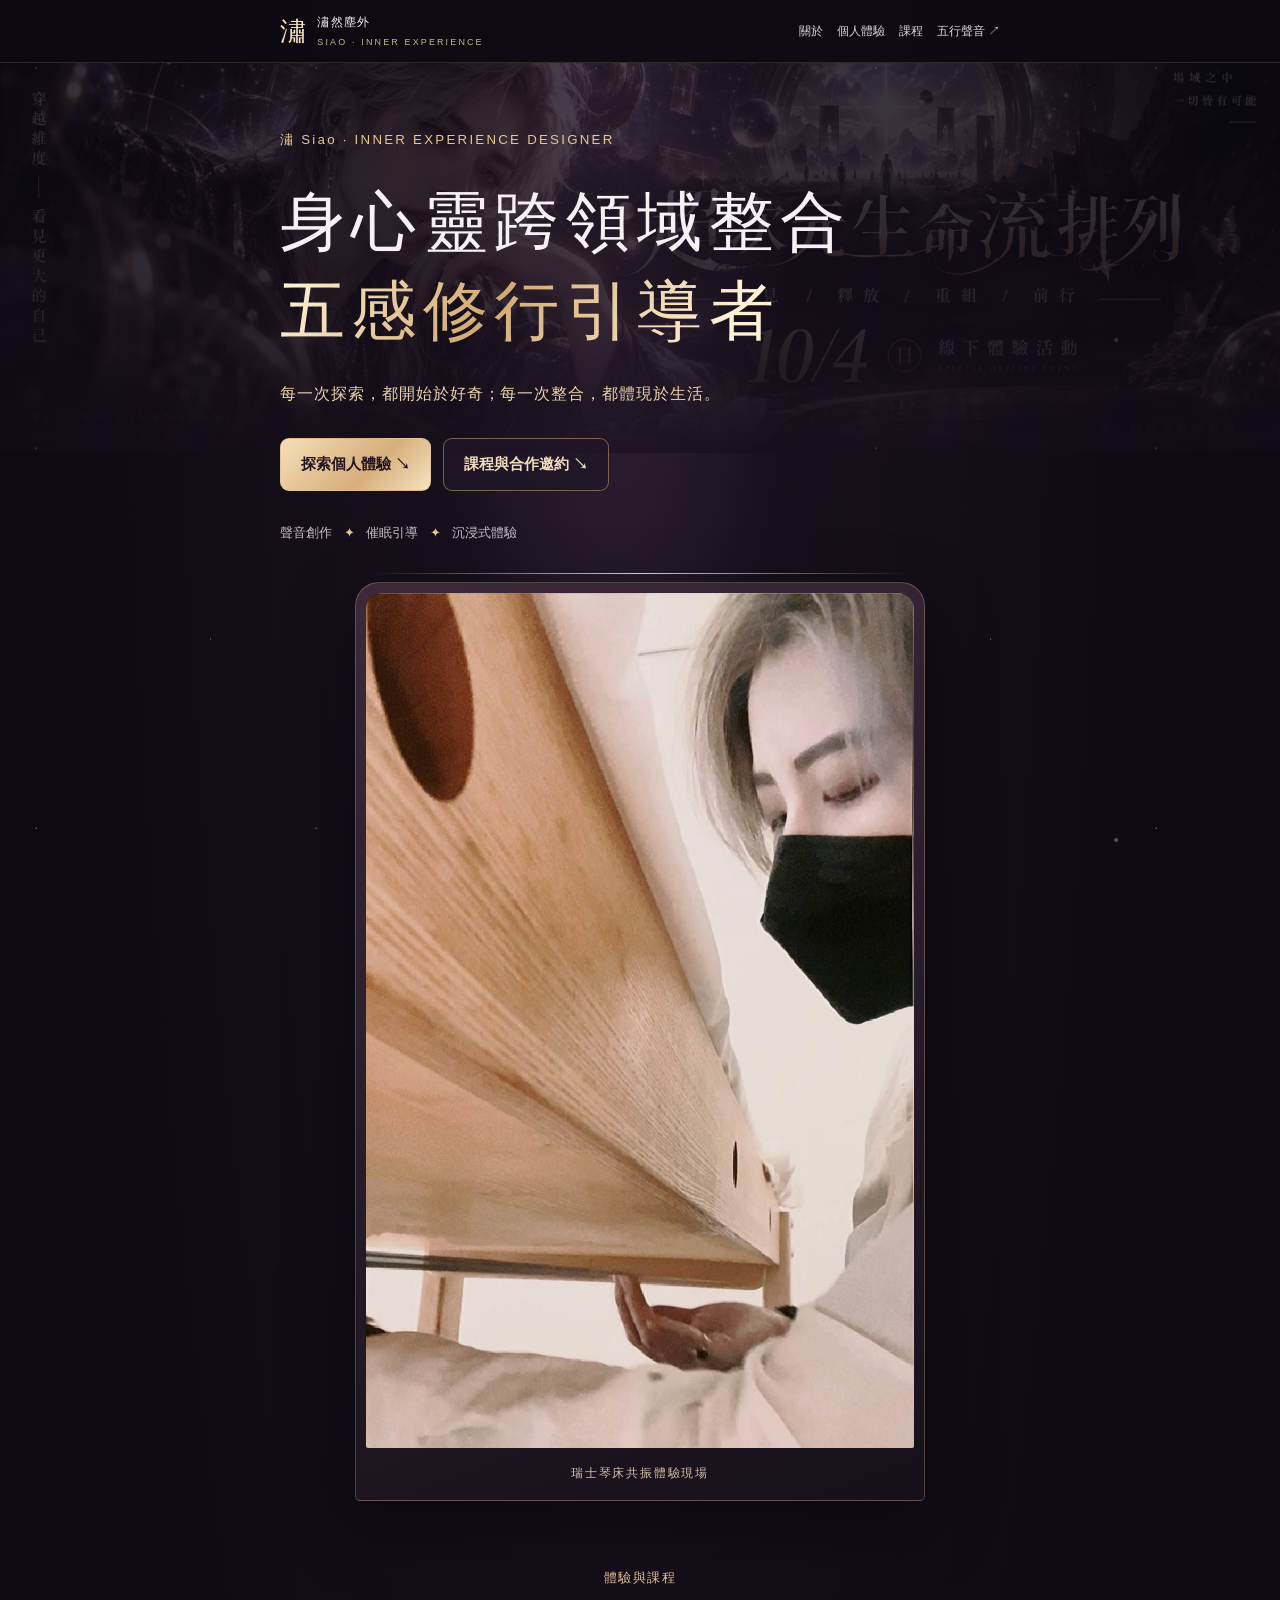
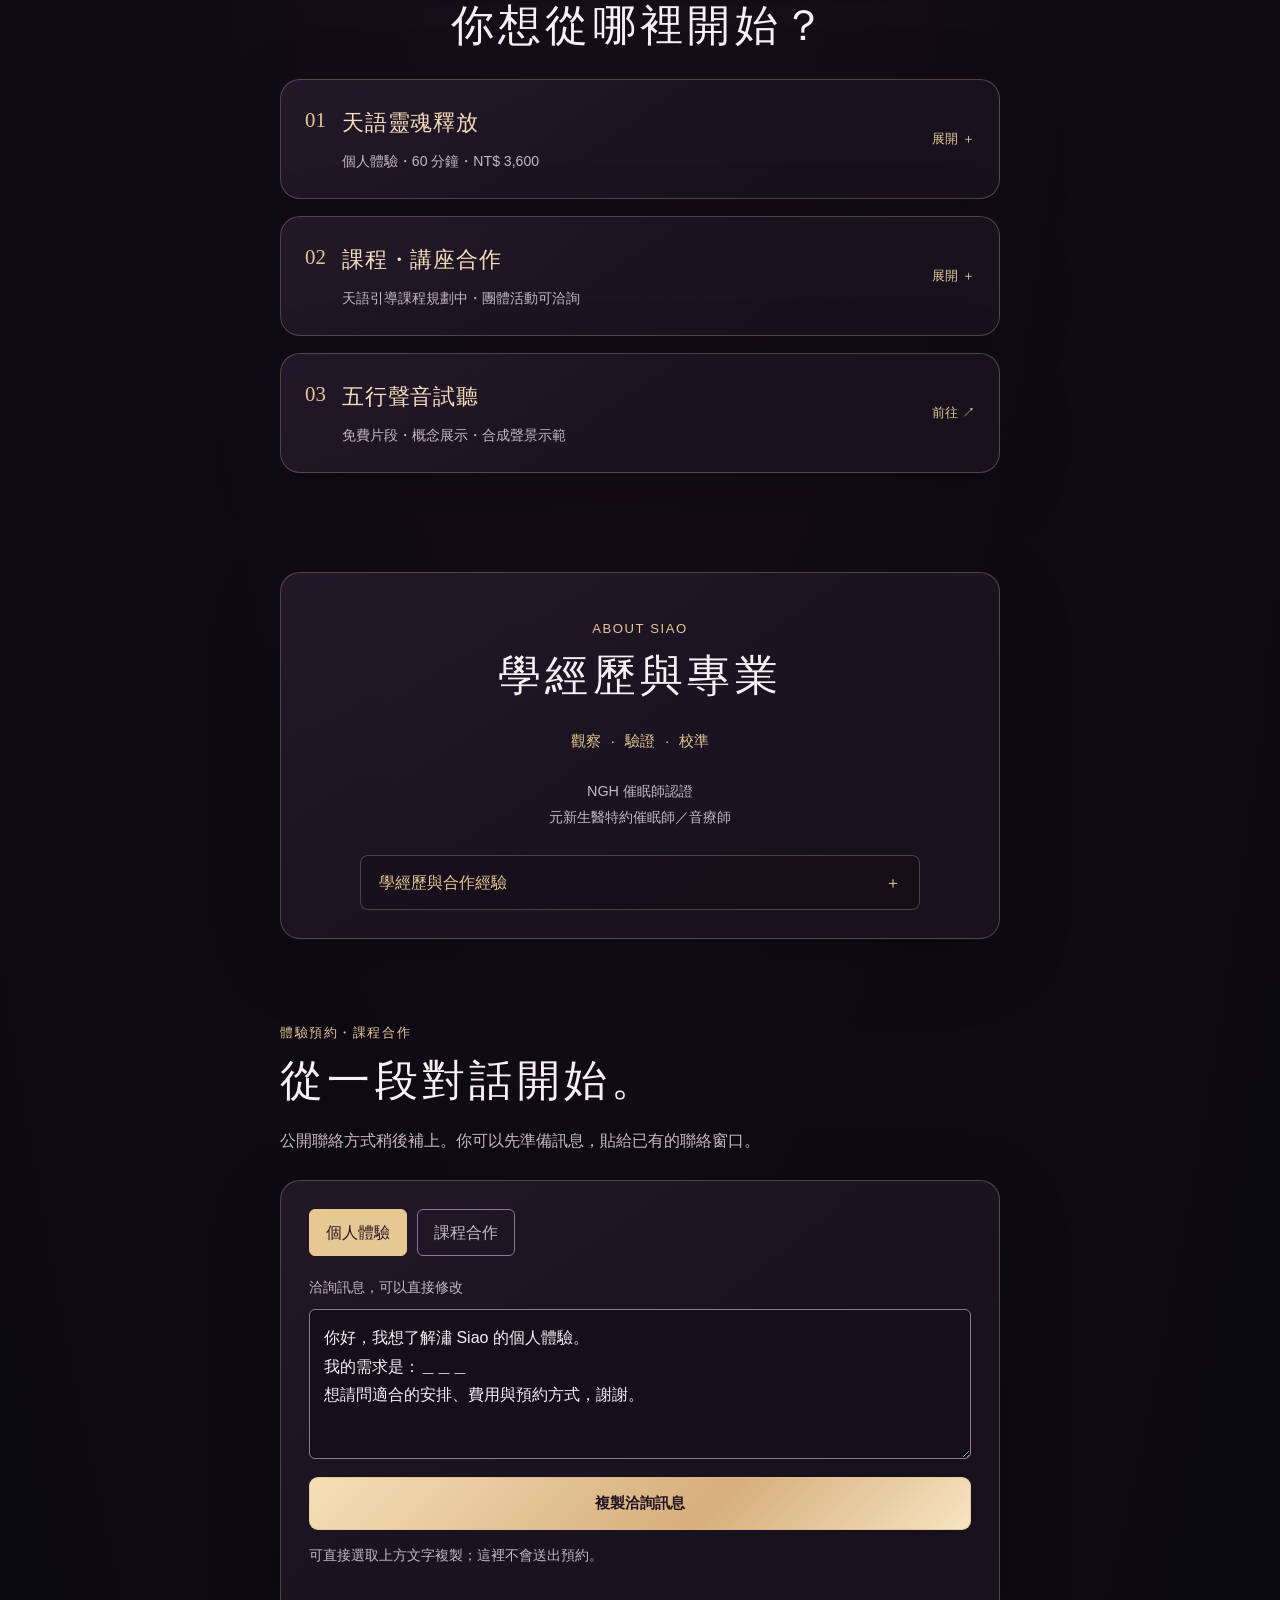
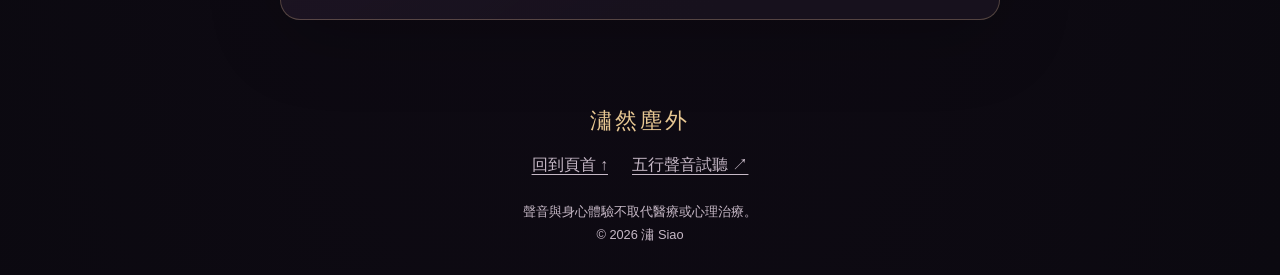
==== commit 4258ba17: "將個人介紹稱呼更新為五感修行引導者" ====
--- a/index.html
+++ b/index.html
@@ -4,8 +4,8 @@
 <meta charset="utf-8">
 <meta name="viewport" content="width=device-width, initial-scale=1, viewport-fit=cover">
 <meta name="theme-color" content="#100b16">
-<meta name="description" content="潚 Siao｜身心靈跨領域整合・內在體驗設計者。探索催眠、天語與音療，了解個人體驗、課程合作及五行聲音試聽。">
-<title>潚 Siao｜內在體驗設計者・潚然塵外</title>
+<meta name="description" content="潚 Siao｜身心靈跨領域整合・五感修行引導者。探索催眠、天語與音療，了解個人體驗、課程合作及五行聲音試聽。">
+<title>潚 Siao｜五感修行引導者・潚然塵外</title>
 <style>
 :root{color-scheme:dark;--bg:#140f1b;--surface:#211a2a;--text:#f7f0f5;--muted:#cbbfce;--gold:#ebc995;--line:#55415b;--focus:#ffe2ac}
 *{box-sizing:border-box}[hidden]{display:none!important}
@@ -136,7 +136,7 @@
 <a class="skip-link" href="#main">跳到主要內容</a>
 <header><div class="wrap nav"><a class="nav-brand" href="#top" aria-label="潚 Siao 品牌首頁"><span class="mark">潚</span><span>潚然塵外<small>SIAO · INNER EXPERIENCE</small></span></a><nav class="nav-links" aria-label="主要導覽"><a href="#about">關於</a><a href="#experience">個人體驗</a><a href="#teaching">課程</a><a href="five-elements/">五行聲音 ↗</a></nav></div></header>
 <main id="main">
-  <section class="hero" id="top" aria-labelledby="hero-title"><div class="wrap"><div class="kicker">潚 Siao · INNER EXPERIENCE DESIGNER</div><h1 id="hero-title">身心靈跨領域整合<br><span class="gold">內在體驗設計者</span></h1><p class="one-liner">每一次探索，都開始於好奇；每一次整合，都體現於生活。</p><div class="actions"><a class="button primary" href="#experience">探索個人體驗 ↘</a><a class="button ghost" href="#collaboration">課程與合作邀約 ↘</a></div><div class="tagline"><span>聲音創作</span><span>催眠引導</span><span>沉浸式體驗</span></div><figure class="photo-frame"><div class="portrait-crop"><img class="portrait" src="assets/siao-harp-portrait.jpg" width="788" height="1300" alt="潚在瑞士琴床旁進行共振體驗的現場紀錄" fetchpriority="high" decoding="async"></div><figcaption class="photo-caption">瑞士琴床共振體驗現場</figcaption></figure></div></section>
+  <section class="hero" id="top" aria-labelledby="hero-title"><div class="wrap"><div class="kicker">潚 Siao · INNER EXPERIENCE DESIGNER</div><h1 id="hero-title">身心靈跨領域整合<br><span class="gold">五感修行引導者</span></h1><p class="one-liner">每一次探索，都開始於好奇；每一次整合，都體現於生活。</p><div class="actions"><a class="button primary" href="#experience">探索個人體驗 ↘</a><a class="button ghost" href="#collaboration">課程與合作邀約 ↘</a></div><div class="tagline"><span>聲音創作</span><span>催眠引導</span><span>沉浸式體驗</span></div><figure class="photo-frame"><div class="portrait-crop"><img class="portrait" src="assets/siao-harp-portrait.jpg" width="788" height="1300" alt="潚在瑞士琴床旁進行共振體驗的現場紀錄" fetchpriority="high" decoding="async"></div><figcaption class="photo-caption">瑞士琴床共振體驗現場</figcaption></figure></div></section>
 
   <section class="section wrap" id="services" aria-labelledby="services-title">
     <div class="section-heading"><p class="eyebrow">體驗與課程</p><h2 id="services-title">你想從哪裡開始？</h2></div>
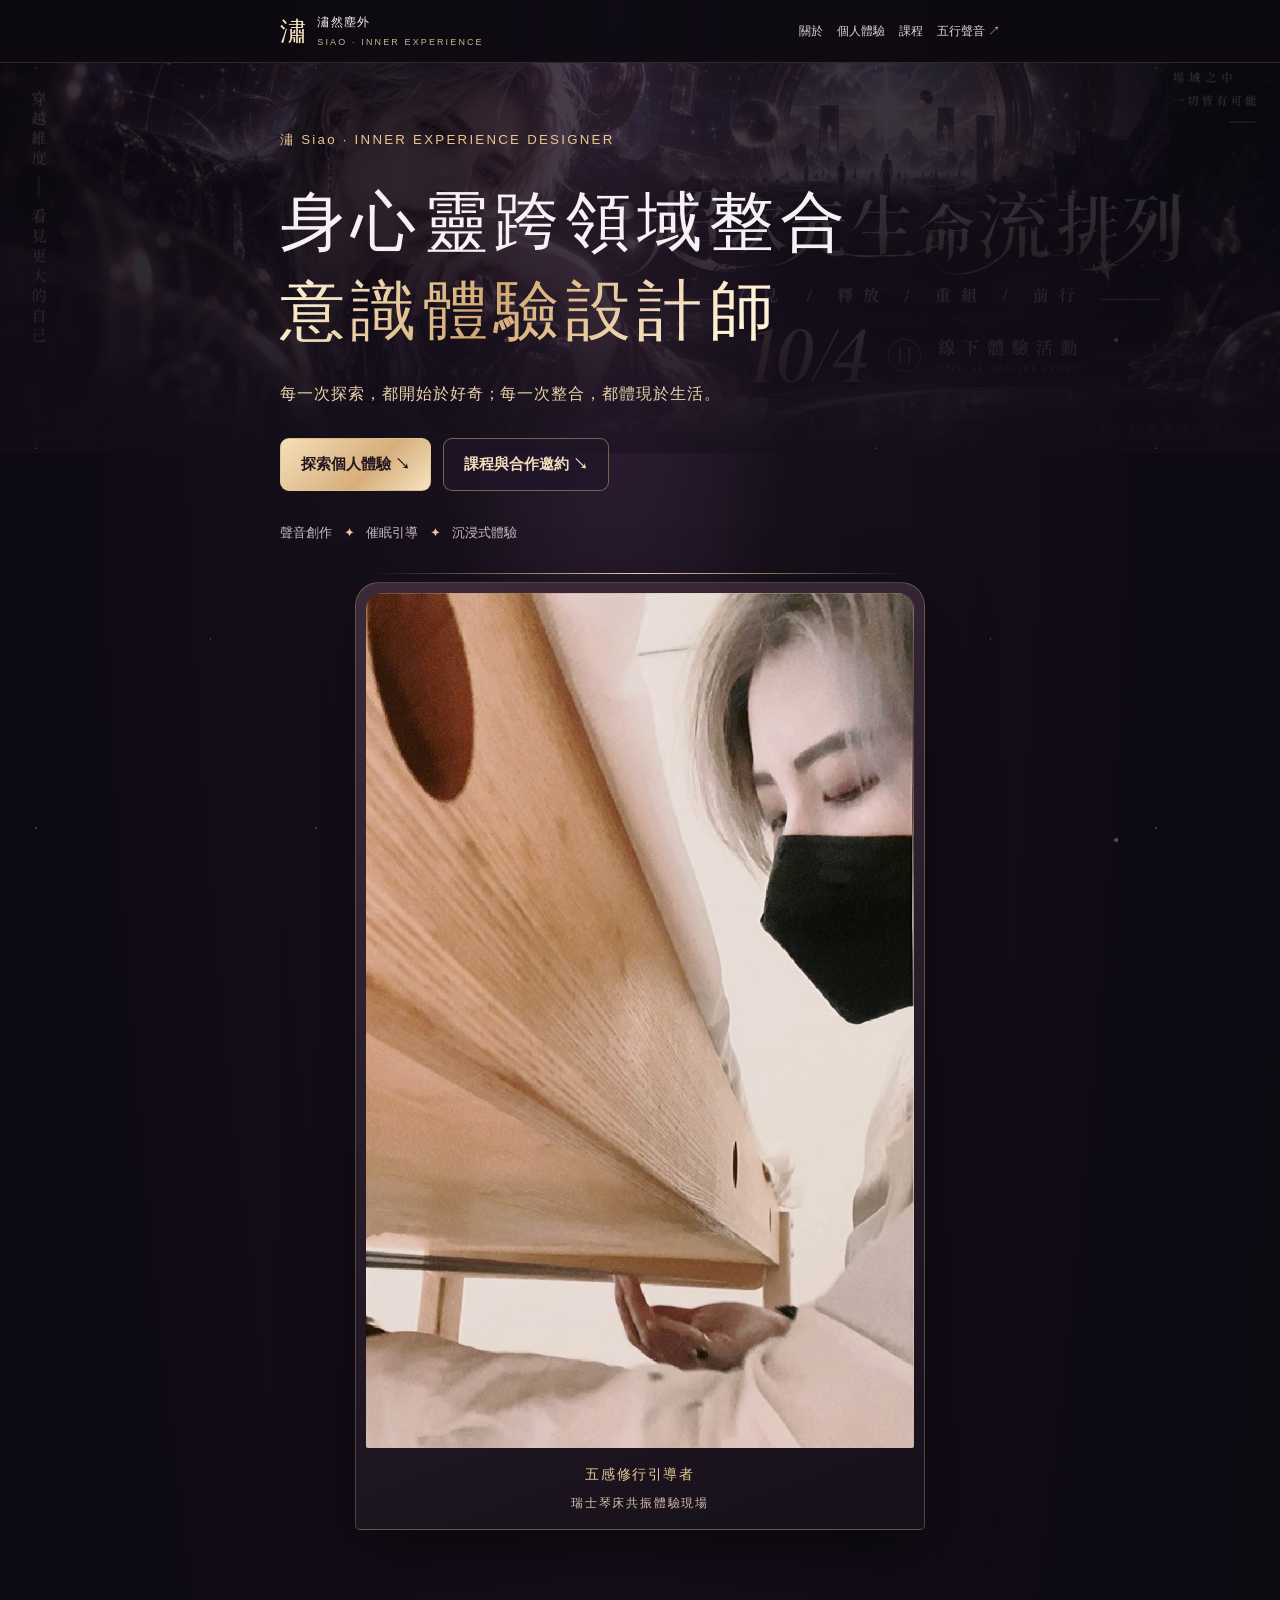
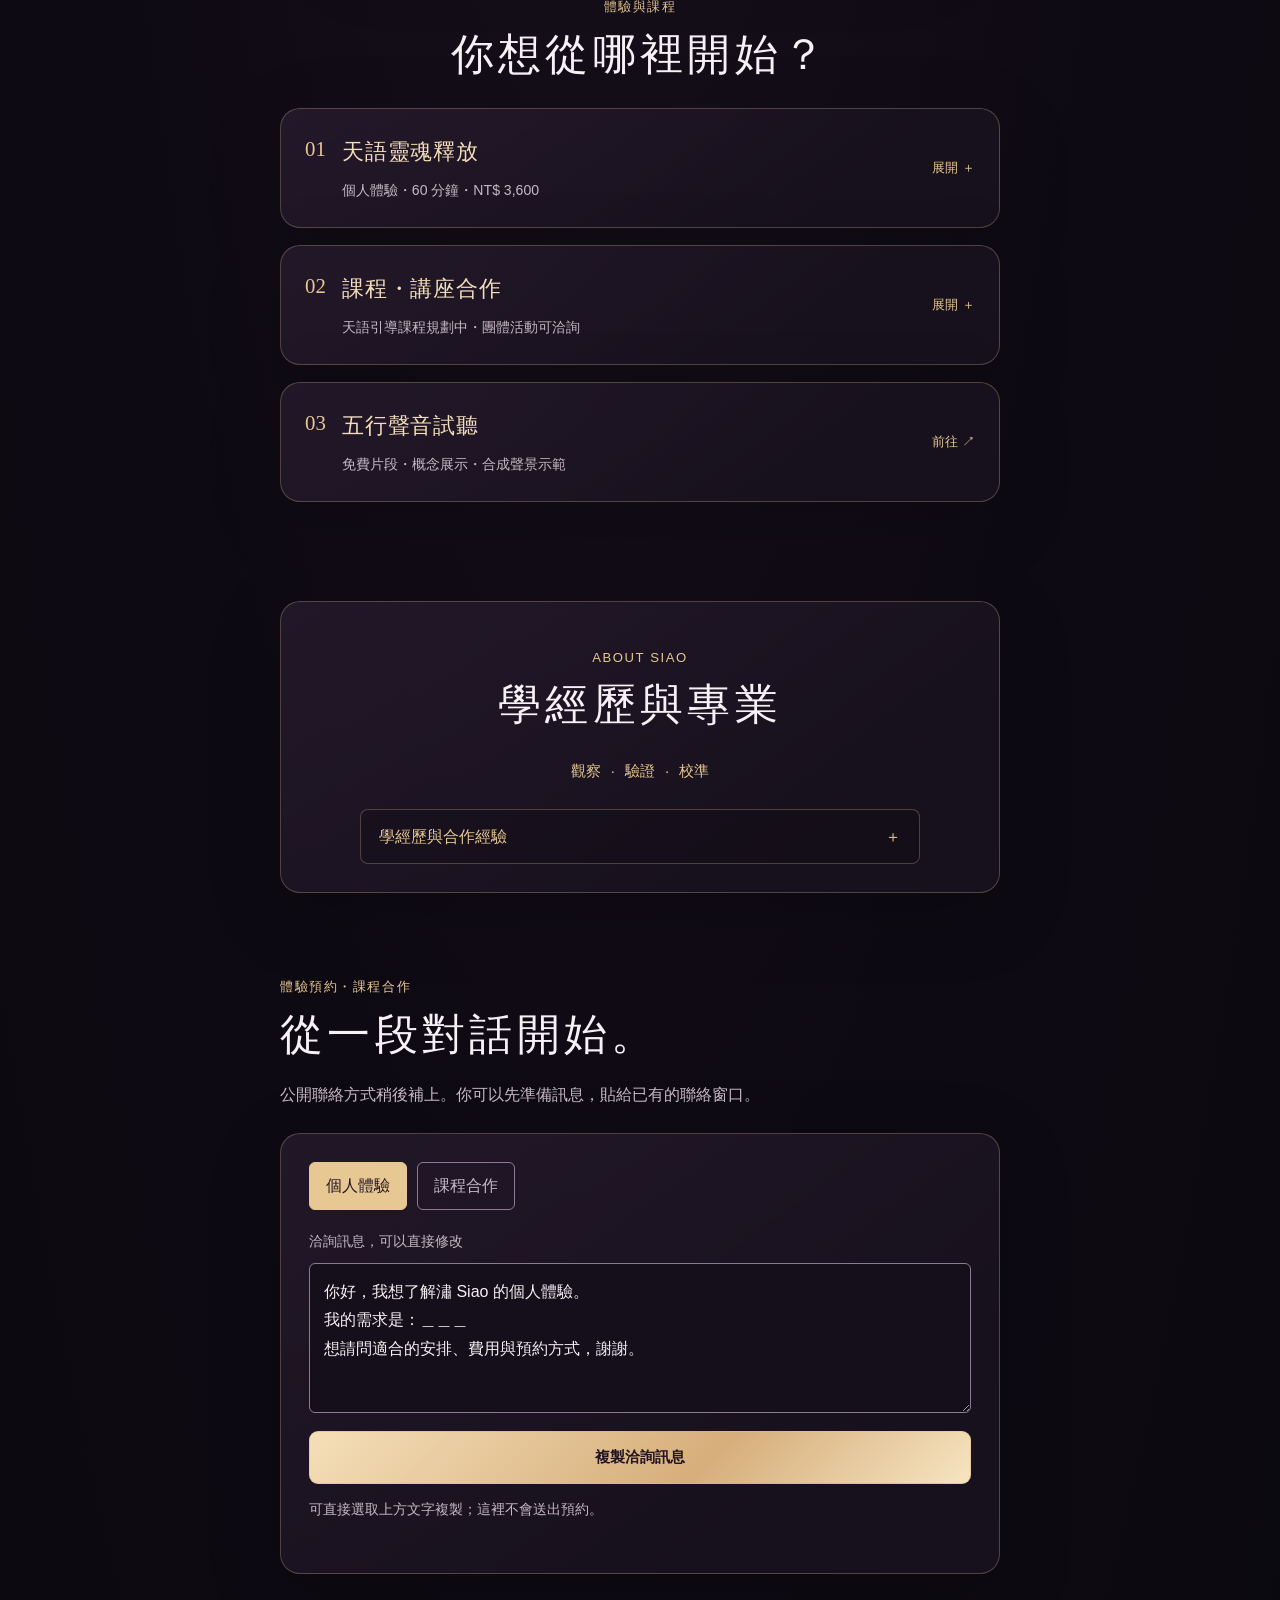
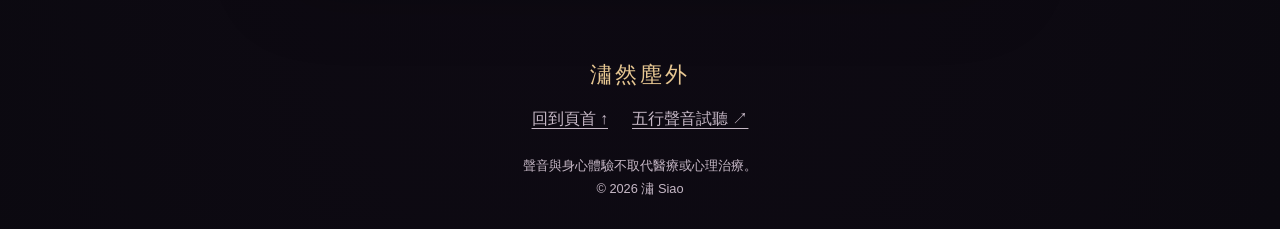
==== commit 94d974e1: "更新意識體驗設計師定位與學經歷，將五感稱呼移至照片下方" ====
--- a/index.html
+++ b/index.html
@@ -4,8 +4,8 @@
 <meta charset="utf-8">
 <meta name="viewport" content="width=device-width, initial-scale=1, viewport-fit=cover">
 <meta name="theme-color" content="#100b16">
-<meta name="description" content="潚 Siao｜身心靈跨領域整合・五感修行引導者。探索催眠、天語與音療，了解個人體驗、課程合作及五行聲音試聽。">
-<title>潚 Siao｜五感修行引導者・潚然塵外</title>
+<meta name="description" content="潚 Siao｜身心靈跨領域整合・意識體驗設計師。探索催眠、天語與音療，了解個人體驗、課程合作及五行聲音試聽。">
+<title>潚 Siao｜意識體驗設計師・潚然塵外</title>
 <style>
 :root{color-scheme:dark;--bg:#140f1b;--surface:#211a2a;--text:#f7f0f5;--muted:#cbbfce;--gold:#ebc995;--line:#55415b;--focus:#ffe2ac}
 *{box-sizing:border-box}[hidden]{display:none!important}
@@ -41,7 +41,7 @@
 .text-link{display:inline-flex;min-height:44px;align-items:center;margin-top:16px;color:var(--gold);text-underline-offset:5px}
 .about{text-align:center;border-bottom:1px solid var(--line);padding-bottom:40px}.about>p{margin:16px auto 0;max-width:31em}
 .method{display:flex;gap:10px;justify-content:center;margin:22px 0;color:var(--gold);font-size:.95rem}.method span+span:before{content:"·";margin-right:10px}
-.credential{color:var(--muted);font-size:.9rem}.background-details{margin:24px auto 0;text-align:left;max-width:560px;border:1px solid var(--line);border-radius:8px}
+.background-details{margin:24px auto 0;text-align:left;max-width:560px;border:1px solid var(--line);border-radius:8px}
 .background-details>summary{display:flex;justify-content:space-between;align-items:center;gap:12px;min-height:52px;padding:12px 18px;list-style:none;color:var(--gold)}
 .background-details ul{padding:0 20px 18px 38px;margin:0;color:var(--muted);font-size:.9rem}.background-details li+li{margin-top:10px}
 #collaboration{scroll-margin-top:112px}.contact-intro{color:var(--muted);max-width:31em;margin-top:14px}
@@ -100,6 +100,7 @@
 .portrait-crop{aspect-ratio:788/1230;overflow:hidden;border-radius:16px 16px 2px 2px}
 .portrait-crop .portrait{border-radius:0}
 .photo-caption{color:#d6bfaa;font-size:.75rem;text-align:center;letter-spacing:.15em;margin:14px 4px 5px}
+.photo-role{display:block;margin-bottom:4px;color:var(--gold);font-size:.85rem;letter-spacing:.12em}
 .section{padding:65px 0 0}
 .section-heading{text-align:center}
 .section h2{font-size:clamp(1.95rem,5vw,2.7rem);letter-spacing:.10em;margin:5px 0 16px}
@@ -136,7 +137,7 @@
 <a class="skip-link" href="#main">跳到主要內容</a>
 <header><div class="wrap nav"><a class="nav-brand" href="#top" aria-label="潚 Siao 品牌首頁"><span class="mark">潚</span><span>潚然塵外<small>SIAO · INNER EXPERIENCE</small></span></a><nav class="nav-links" aria-label="主要導覽"><a href="#about">關於</a><a href="#experience">個人體驗</a><a href="#teaching">課程</a><a href="five-elements/">五行聲音 ↗</a></nav></div></header>
 <main id="main">
-  <section class="hero" id="top" aria-labelledby="hero-title"><div class="wrap"><div class="kicker">潚 Siao · INNER EXPERIENCE DESIGNER</div><h1 id="hero-title">身心靈跨領域整合<br><span class="gold">五感修行引導者</span></h1><p class="one-liner">每一次探索，都開始於好奇；每一次整合，都體現於生活。</p><div class="actions"><a class="button primary" href="#experience">探索個人體驗 ↘</a><a class="button ghost" href="#collaboration">課程與合作邀約 ↘</a></div><div class="tagline"><span>聲音創作</span><span>催眠引導</span><span>沉浸式體驗</span></div><figure class="photo-frame"><div class="portrait-crop"><img class="portrait" src="assets/siao-harp-portrait.jpg" width="788" height="1300" alt="潚在瑞士琴床旁進行共振體驗的現場紀錄" fetchpriority="high" decoding="async"></div><figcaption class="photo-caption">瑞士琴床共振體驗現場</figcaption></figure></div></section>
+  <section class="hero" id="top" aria-labelledby="hero-title"><div class="wrap"><div class="kicker">潚 Siao · INNER EXPERIENCE DESIGNER</div><h1 id="hero-title">身心靈跨領域整合<br><span class="gold">意識體驗設計師</span></h1><p class="one-liner">每一次探索，都開始於好奇；每一次整合，都體現於生活。</p><div class="actions"><a class="button primary" href="#experience">探索個人體驗 ↘</a><a class="button ghost" href="#collaboration">課程與合作邀約 ↘</a></div><div class="tagline"><span>聲音創作</span><span>催眠引導</span><span>沉浸式體驗</span></div><figure class="photo-frame"><div class="portrait-crop"><img class="portrait" src="assets/siao-harp-portrait.jpg" width="788" height="1300" alt="潚在瑞士琴床旁進行共振體驗的現場紀錄" fetchpriority="high" decoding="async"></div><figcaption class="photo-caption"><span class="photo-role">五感修行引導者</span>瑞士琴床共振體驗現場</figcaption></figure></div></section>
 
   <section class="section wrap" id="services" aria-labelledby="services-title">
     <div class="section-heading"><p class="eyebrow">體驗與課程</p><h2 id="services-title">你想從哪裡開始？</h2></div>
@@ -157,8 +158,7 @@
     <div class="about">
       <p class="eyebrow">ABOUT SIAO</p><h2 id="about-title">學經歷與專業</h2>
       <div class="method" aria-label="我的方法：觀察、驗證、校準"><span>觀察</span><span>驗證</span><span>校準</span></div>
-      <p class="credential">NGH 催眠師認證<br>元新生醫特約催眠師／音療師</p>
-      <details class="background-details"><summary>學經歷與合作經驗 <span aria-hidden="true"><span class="when-closed">＋</span><span class="when-open">−</span></span></summary><ul><li>中國戲劇學系藝術學士</li><li>樹德科技大學人類性學研究所碩士班甄試中</li><li>天語、人聲、琴床、頌缽與銅鑼的聲音實務</li><li>公益占卜與社區合作經驗</li></ul></details>
+      <details class="background-details"><summary>學經歷與合作經驗 <span aria-hidden="true"><span class="when-closed">＋</span><span class="when-open">−</span></span></summary><ul><li>中國戲劇學系藝術學士</li><li>人類性學研究所碩士班</li><li>天語、人聲、琴床、頌缽與銅鑼的聲音實務</li><li>直播占卜、催眠與社區公益合作經驗</li></ul></details>
     </div>
   </section>
 
